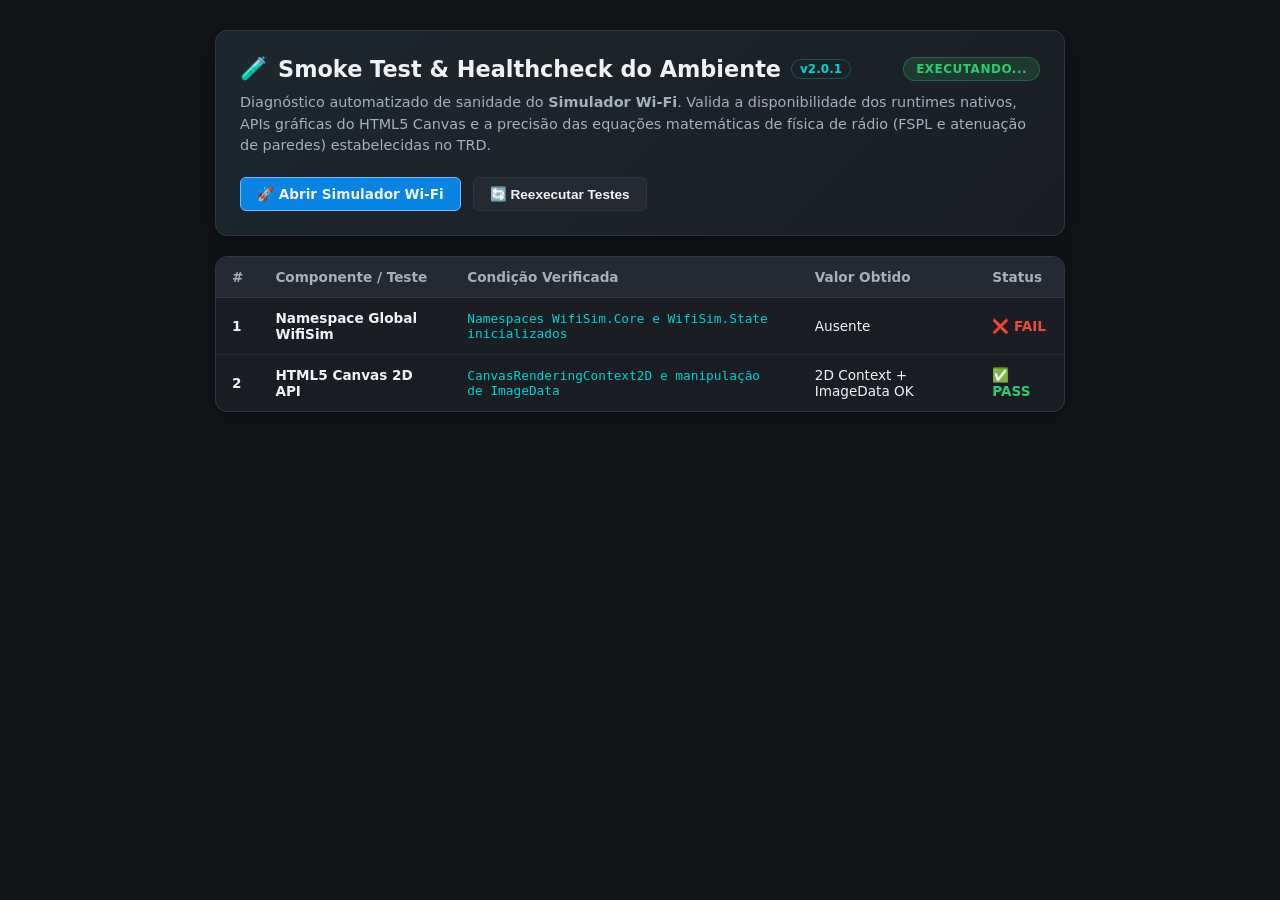
==== test.html @ 8b373f21 "primeiro upload" ====
<!DOCTYPE html>
<html lang="pt-BR">
<head>
  <meta charset="UTF-8">
  <meta name="viewport" content="width=device-width, initial-scale=1.0">
  <title>Smoke Test & Healthcheck — Simulador Wi-Fi</title>
  <style>
    :root {
      --bg: #121418;
      --card-bg: #1a1e24;
      --border: #2f3542;
      --text: #f1f2f6;
      --muted: #a4b0be;
      --success: #2ecc71;
      --warning: #f1c40f;
      --danger: #e74c3c;
      --cyan: #00d2d3;
    }

    * { box-sizing: border-box; margin: 0; padding: 0; }
    body {
      background-color: var(--bg);
      color: var(--text);
      font-family: system-ui, -apple-system, sans-serif;
      padding: 30px 20px;
      display: flex;
      justify-content: center;
    }

    .container {
      width: 100%;
      max-width: 850px;
      display: flex;
      flex-direction: column;
      gap: 20px;
    }

    .header-card {
      background: linear-gradient(135deg, #1e272e, #1a1e24);
      border: 1px solid var(--border);
      border-radius: 12px;
      padding: 24px;
      display: flex;
      flex-direction: column;
      gap: 10px;
      box-shadow: 0 8px 24px rgba(0, 0, 0, 0.4);
    }

    .title-row {
      display: flex;
      align-items: center;
      justify-content: space-between;
    }

    h1 {
      font-size: 1.4rem;
      display: flex;
      align-items: center;
      gap: 10px;
    }

    .badge-status {
      padding: 4px 12px;
      border-radius: 20px;
      font-size: 0.75rem;
      font-weight: 700;
      text-transform: uppercase;
      letter-spacing: 0.5px;
    }

    .badge-success {
      background: rgba(46, 204, 113, 0.15);
      color: var(--success);
      border: 1px solid rgba(46, 204, 113, 0.3);
    }

    .summary-text {
      color: var(--muted);
      font-size: 0.9rem;
      line-height: 1.5;
    }

    .action-row {
      margin-top: 10px;
      display: flex;
      gap: 12px;
    }

    .btn {
      display: inline-flex;
      align-items: center;
      gap: 6px;
      background: #242932;
      border: 1px solid var(--border);
      color: var(--text);
      padding: 8px 16px;
      border-radius: 6px;
      font-size: 0.85rem;
      text-decoration: none;
      cursor: pointer;
      font-weight: 600;
      transition: all 0.2s;
    }

    .btn:hover {
      background: #2f3542;
      border-color: var(--cyan);
      color: #fff;
    }

    .btn-primary {
      background: #0984e3;
      border-color: #74b9ff;
    }

    .btn-primary:hover {
      background: #00cec9;
    }

    .table-card {
      background: var(--card-bg);
      border: 1px solid var(--border);
      border-radius: 12px;
      overflow-x: auto;
      -webkit-overflow-scrolling: touch;
      box-shadow: 0 4px 16px rgba(0, 0, 0, 0.3);
    }

    table {
      width: 100%;
      border-collapse: collapse;
      font-size: 0.85rem;
      text-align: left;
    }

    th {
      background: #242932;
      padding: 12px 16px;
      color: var(--muted);
      font-weight: 600;
      border-bottom: 1px solid var(--border);
    }

    td {
      padding: 12px 16px;
      border-bottom: 1px solid rgba(47, 53, 66, 0.5);
    }

    tr:last-child td {
      border-bottom: none;
    }

    .badge-test-pass {
      color: var(--success);
      font-weight: 700;
      display: flex;
      align-items: center;
      gap: 5px;
    }

    .badge-test-fail {
      color: var(--danger);
      font-weight: 700;
      display: flex;
      align-items: center;
      gap: 5px;
    }

    .code-preview {
      font-family: ui-monospace, SFMono-Regular, monospace;
      color: var(--cyan);
      font-size: 0.8rem;
    }
  </style>
</head>
<body>
  <div class="container">
    <div class="header-card">
      <div class="title-row">
        <h1><span>🧪</span> Smoke Test & Healthcheck do Ambiente <span style="font-size: 0.75rem; color: var(--cyan); border: 1px solid rgba(0, 210, 211, 0.3); padding: 2px 8px; border-radius: 12px; font-weight: 600;">v2.0.1</span></h1>
        <span id="global-badge" class="badge-status badge-success">Executando...</span>
      </div>
      <p class="summary-text">
        Diagnóstico automatizado de sanidade do <strong>Simulador Wi-Fi</strong>. Valida a disponibilidade dos runtimes nativos, APIs gráficas do HTML5 Canvas e a precisão das equações matemáticas de física de rádio (FSPL e atenuação de paredes) estabelecidas no TRD.
      </p>
      <div class="action-row">
        <a href="index.html" class="btn btn-primary">🚀 Abrir Simulador Wi-Fi</a>
        <button id="btn-rerun" class="btn">🔄 Reexecutar Testes</button>
      </div>
    </div>

    <div class="table-card">
      <table>
        <thead>
          <tr>
            <th>#</th>
            <th>Componente / Teste</th>
            <th>Condição Verificada</th>
            <th>Valor Obtido</th>
            <th>Status</th>
          </tr>
        </thead>
        <tbody id="test-results-body">
          <!-- Linhas injetadas dinamicamente -->
        </tbody>
      </table>
    </div>
  </div>

  <!-- Carrega os módulos do Core e State -->
  <script src="js/core/geometry.js"></script>
  <script src="js/core/rf-engine.js"></script>
  <script src="js/core/heatmap.js"></script>
  <script src="js/state/templates.js"></script>
  <script src="js/state/scene-state.js"></script>
  <script src="js/ui/renderer.js"></script>
  <script src="js/ui/tips-panel.js"></script>

  <script>
    (function() {
      const tests = [
        {
          name: "Namespace Global WifiSim",
          run: () => {
            const ok = window.WifiSim && window.WifiSim.Core && window.WifiSim.State;
            return {
              pass: !!ok,
              condition: "Namespaces WifiSim.Core e WifiSim.State inicializados",
              value: ok ? "window.WifiSim OK" : "Ausente"
            };
          }
        },
        {
          name: "HTML5 Canvas 2D API",
          run: () => {
            const canvas = document.createElement('canvas');
            canvas.width = 100;
            canvas.height = 100;
            const ctx = canvas.getContext('2d');
            const imgData = ctx ? ctx.createImageData(10, 10) : null;
            return {
              pass: !!(ctx && imgData),
              condition: "CanvasRenderingContext2D e manipulação de ImageData",
              value: ctx ? "2D Context + ImageData OK" : "Falha na API Canvas"
            };
          }
        },
        {
          name: "Física RF: FSPL 2.4 GHz a 1 metro",
          run: () => {
            const rf = window.WifiSim.Core.RF;
            // Fórmula TRD: 20*log10(1) + 20*log10(2400) - 27.55 = 40.05 dB
            const loss = rf.fspl(1.0, 2.4);
            const pass = Math.abs(loss - 40.05) <= 0.05;
            return {
              pass,
              condition: "FSPL(1m, 2.4GHz) = 40.05 dB (±0.05)",
              value: `${loss} dB`
            };
          }
        },
        {
          name: "Física RF: FSPL 5.0 GHz a 1 metro",
          run: () => {
            const rf = window.WifiSim.Core.RF;
            // Fórmula TRD: 20*log10(1) + 20*log10(5000) - 27.55 = 46.42 dB
            const loss = rf.fspl(1.0, 5.0);
            const pass = Math.abs(loss - 46.42) <= 0.05;
            return {
              pass,
              condition: "FSPL(1m, 5.0GHz) ≈ 46.43 dB (±0.05)",
              value: `${loss} dB`
            };
          }
        },
        {
          name: "Geometria 2D: Interseção de Raios",
          run: () => {
            const geom = window.WifiSim.Core.Geometry;
            // Segmento 1 (Raio de (0,0) a (4,4)) cruzando Segmento 2 (Parede de (0,4) a (4,0))
            const res = geom.intersectSegments({x: 0, y: 0}, {x: 4, y: 4}, {x: 0, y: 4}, {x: 4, y: 0});
            const pass = res.hit && Math.abs(res.point.x - 2) < 0.01 && Math.abs(res.point.y - 2) < 0.01;
            return {
              pass,
              condition: "Raio cruzando parede central detecta interseção em (2.0, 2.0)",
              value: res.hit ? `Interseção em (${res.point.x.toFixed(1)}, ${res.point.y.toFixed(1)})` : "Sem interseção"
            };
          }
        },
        {
          name: "Física RF: Perda por Parede de Alvenaria",
          run: () => {
            const rf = window.WifiSim.Core.RF;
            const loss24 = rf.getWallAttenuation('alvenaria', 2.4);
            const loss50 = rf.getWallAttenuation('alvenaria', 5.0);
            const pass = loss24 === 6.5 && loss50 === 12.0;
            return {
              pass,
              condition: "Alvenaria: 6.5 dB (2.4GHz) e 12.0 dB (5GHz)",
              value: `2.4G: ${loss24}dB | 5G: ${loss50}dB`
            };
          }
        },
        {
          name: "Cálculo RF Cumulativo de RSSI",
          run: () => {
            const rf = window.WifiSim.Core.RF;
            const dummyAP = {
              position: { x: 0, y: 0 },
              rf_config: { is_active: true, tx_power_dbm: 20.0, antenna_gain_dbi: 3.0, frequency_ghz: 2.4 }
            };
            const targetPoint = { x: 1.0, y: 0 }; // 1 metro de distância
            // Sem paredes: 20 + 3 - 40.05 = -17.05 dBm (clamped em -20.0 pelo limiter)
            const rssi = rf.calculateRSSI(dummyAP, targetPoint, []);
            const pass = rssi <= -17.0 && rssi >= -20.0;
            return {
              pass,
              condition: "Ptx(20) + Gtx(3) - FSPL(40.05) ≈ -17 dBm a 1m",
              value: `${rssi} dBm`
            };
          }
        },
        {
          name: "Galeria de Templates Residenciais",
          run: () => {
            const t = window.WifiSim.Templates;
            const pass = t && t.blank && t.studio45 && t.familiar85 && t.casa130;
            return {
              pass: !!pass,
              condition: "Projeto em Branco + Studio (45m²), Familiar (85m²) e Casa (130m²) carregados",
              value: pass ? "4 Modelos Prontos OK (Blank + 3 Residenciais)" : "Modelos Incompletos"
            };
          }
        },
        {
          name: "Persistência Web Storage (LocalStorage)",
          run: () => {
            let pass = false;
            try {
              const testKey = '__test_wifisim_storage__';
              localStorage.setItem(testKey, 'ok');
              pass = localStorage.getItem(testKey) === 'ok';
              localStorage.removeItem(testKey);
            } catch (e) {
              pass = false;
            }
            return {
              pass,
              condition: "Gravação e leitura de sessão no navegador",
              value: pass ? "LocalStorage Ativo" : "Restrito ou Desativado"
            };
          }
        },
        {
          name: "Geometria 2D: Interseção Raio e Caixa OBB",
          run: () => {
            const geom = window.WifiSim.Core.Geometry;
            // Raio de (0,2) a (4,2) cruzando uma caixa centrada em (2,2) de 1x1 metro
            const hit = geom.rayIntersectsOrientedBox({ x: 0, y: 2 }, { x: 4, y: 2 }, { x: 2, y: 2 }, { width_m: 1, height_m: 1 }, 0);
            const miss = geom.rayIntersectsOrientedBox({ x: 0, y: 0 }, { x: 4, y: 0 }, { x: 2, y: 2 }, { width_m: 1, height_m: 1 }, 0);
            const pass = hit === true && miss === false;
            return {
              pass,
              condition: "Raio central intercepta caixa OBB e raio distante não intercepta",
              value: pass ? "Detecção OBB 100% Precisa" : "Falha na interseção OBB"
            };
          }
        },
        {
          name: "Física RF: Atenuação por Obstáculos Físicos",
          run: () => {
            const rf = window.WifiSim.Core.RF;
            const dummyAP = {
              position: { x: 0, y: 0 },
              rf_config: { is_active: true, tx_power_dbm: 20.0, antenna_gain_dbi: 3.0, frequency_ghz: 2.4 }
            };
            const targetPoint = { x: 2.0, y: 0 };
            // Geladeira colocada em (1.0, 0) entre o AP e o alvo
            const fridge = {
              id: 'test-fridge',
              type: 'fridge',
              position: { x: 1.0, y: 0 },
              size: { width_m: 0.8, height_m: 0.8 },
              rotation_deg: 0,
              attenuation_db: { db24: 25.0, db5: 32.0 }
            };
            const rssiWithout = rf.calculateRSSI(dummyAP, targetPoint, [], []);
            const rssiWith = rf.calculateRSSI(dummyAP, targetPoint, [], [fridge]);
            const diff = Math.round(rssiWithout - rssiWith);
            const pass = diff === 25;
            return {
              pass,
              condition: "Geladeira no caminho atenua exatamente 25 dB em 2.4 GHz",
              value: `Sem: ${rssiWithout} dBm | Com: ${rssiWith} dBm (Perda: ${diff} dB)`
            };
          }
        },
        {
          name: "Física RF: Comportamento Multi-Banda e Seleção de Frequência",
          run: () => {
            const rf = window.WifiSim.Core.RF;
            const apMulti = {
              position: { x: 0, y: 0 },
              rf_config: { is_active: true, tx_power_dbm: 20.0, antenna_gain_dbi: 3.0, frequency_mode: 'multi' }
            };
            const ap24 = {
              position: { x: 0, y: 0 },
              rf_config: { is_active: true, tx_power_dbm: 20.0, antenna_gain_dbi: 3.0, frequency_ghz: 2.4 }
            };
            const ap50 = {
              position: { x: 0, y: 0 },
              rf_config: { is_active: true, tx_power_dbm: 20.0, antenna_gain_dbi: 3.0, frequency_ghz: 5.0 }
            };
            const targetPoint = { x: 5.0, y: 0 };
            const rssiMulti = rf.calculateRSSI(apMulti, targetPoint, []);
            const rssi24 = rf.calculateRSSI(ap24, targetPoint, []);
            const rssi50 = rf.calculateRSSI(ap50, targetPoint, []);
            const pass = rssiMulti === Math.max(rssi24, rssi50) && rssi24 > rssi50;
            return {
              pass,
              condition: "Modo Múltiplo seleciona max(2.4GHz, 5.0GHz) com 2.4G superando 5G à distância",
              value: `Multi: ${rssiMulti} dBm (2.4G: ${rssi24} dBm | 5.0G: ${rssi50} dBm)`
            };
          }
        },
        {
          name: "Geometria 2D: Snap de Rotação em Múltiplos de 90°",
          run: () => {
            const geom = window.WifiSim.Core.Geometry;
            const snap0 = geom.snapAngle90(2, 6); // próximo de 0° -> 0°
            const snap90 = geom.snapAngle90(88, 6); // próximo de 90° -> 90°
            const snap180 = geom.snapAngle90(183, 6); // próximo de 180° -> 180°
            const snap270 = geom.snapAngle90(267, 6); // próximo de 270° -> 270°
            const freeAngle = geom.snapAngle90(45, 6); // livre -> 45°
            const pass = snap0 === 0 && snap90 === 90 && snap180 === 180 && snap270 === 270 && freeAngle === 45;
            return {
              pass,
              condition: "Snap em 0°, 90°, 180°, 270° dentro de ±6° e rotação livre no restante",
              value: `0°:[${snap0}°] | 90°:[${snap90}°] | 180°:[${snap180}°] | 270°:[${snap270}°] | Livre:[${freeAngle}°]`
            };
          }
        },
        {
          name: "Geometria 2D: Snap Ortogonal de Paredes a 90°",
          run: () => {
            const geom = window.WifiSim.Core.Geometry;
            const anchor = { x: 5, y: 5 };
            // Perto de horizontal (dy pequeno)
            const horiz = geom.snapPointOrthogonal(anchor, { x: 10, y: 5.2 }, 5);
            // Perto de vertical (dx pequeno)
            const vert = geom.snapPointOrthogonal(anchor, { x: 5.15, y: 12 }, 5);
            // Inclinada livre
            const inclined = geom.snapPointOrthogonal(anchor, { x: 10, y: 8.5 }, 5);

            const pass = horiz.isSnapped && horiz.y === 5 && vert.isSnapped && vert.x === 5 && !inclined.isSnapped;
            return {
              pass,
              condition: "Fixa perfeitamente em horizontal/vertical e mantém inclinação livre fora do limiar",
              value: `Horiz: (y=${horiz.y}) | Vert: (x=${vert.x}) | Livre: (${inclined.x.toFixed(1)}, ${inclined.y.toFixed(1)})`
            };
          }
        },
        {
          name: "Geometria 2D: Snap Magnético de Objeto contra Parede",
          run: () => {
            const geom = window.WifiSim.Core.Geometry;
            const walls = [{ id: 'wall-test', p1: { x: 2, y: 1 }, p2: { x: 2, y: 7 }, thickness_m: 0.20 }];
            const size = { width_m: 0.6, height_m: 0.4 }; // meia largura = 0.30m, meia espessura parede = 0.10m -> contato em x = 2.40

            // Perto da parede: x=2.45 (gap = 5cm <= 20cm limiar) -> deve atrair para x = 2.40
            const snapped = geom.snapDeviceToWalls({ x: 2.45, y: 4.0 }, size, 0, walls, 0.20);
            // Puxada para longe: x=2.70 (gap = 30cm > 20cm limiar) -> deve descolar e ficar livre
            const free = geom.snapDeviceToWalls({ x: 2.70, y: 4.0 }, size, 0, walls, 0.20);

            const pass = snapped.isSnapped && Math.abs(snapped.x - 2.40) < 0.01 && !free.isSnapped && Math.abs(free.x - 2.70) < 0.01;
            return {
              pass,
              condition: "Atração magnética exata na face da parede e descolamento suave com leve puxada",
              value: `Encostado: x=${snapped.x.toFixed(2)}m (Snap: ${snapped.isSnapped}) | Descolado: x=${free.x.toFixed(2)}m (Snap: ${free.isSnapped})`
            };
          }
        },
        {
          name: "Portas & Janelas: Ancoragem e Rotação Vinculada à Parede",
          run: () => {
            const state = window.WifiSim.State;
            const geom = window.WifiSim.Core.Geometry;
            state.loadTemplate('studio45');
            const door = state.addAperture('door');
            const hostWall = state.scene.walls.find(w => w.id === door.wall_id);
            const expectedAngle = Math.round(((Math.atan2(hostWall.p2.y - hostWall.p1.y, hostWall.p2.x - hostWall.p1.x) * 180 / Math.PI) + 360) % 360);

            // Simula arrastar para longe no vazio (x=50, y=50)
            const margin = (door.size.width_m || 0.9) / 2;
            const closest = geom.findClosestWall({ x: 50, y: 50 }, state.scene.walls, margin);
            const distToSegment = geom.distanceToSegment(closest.point, closest.wall.p1, closest.wall.p2);

            const pass = door && door.wall_id && door.rotation_deg === expectedAngle && distToSegment < 0.01;
            return {
              pass,
              condition: "Porta ancorada na parede com rotação da mesma e restrita à parede mais próxima",
              value: `Parede: ${door.wall_id} | Ângulo: ${door.rotation_deg}° (Alinhado) | Dist Parede: ${distToSegment.toFixed(2)}m`
            };
          }
        },
        {
          name: "Exclusão de Objetos e Paredes (Tecla Del / deleteSelected)",
          run: () => {
            const state = window.WifiSim.State;
            state.loadTemplate('studio45');
            const testDev = state.scene.devices[0];
            state.select('device', testDev.id);
            const devCountBefore = state.scene.devices.length;
            const delDevOk = state.deleteSelected();
            const devCountAfter = state.scene.devices.length;

            const testWall = state.scene.walls[0];
            state.select('wall', testWall.id);
            const wallCountBefore = state.scene.walls.length;
            const delWallOk = state.deleteSelected();
            const wallCountAfter = state.scene.walls.length;

            const pass = delDevOk && devCountAfter === devCountBefore - 1 && delWallOk && wallCountAfter === wallCountBefore - 1;
            return {
              pass,
              condition: "deleteSelected() remove dispositivo ou parede ativa e limpa a seleção",
              value: `Devs: ${devCountBefore} -> ${devCountAfter} | Walls: ${wallCountBefore} -> ${wallCountAfter}`
            };
          }
        },
        {
          name: "Física RF: Passagem de Sinal por Vão de Porta e Janela",
          run: () => {
            const rf = window.WifiSim.Core.RF;
            const ap = { position: { x: 0, y: 3 }, rf_config: { is_active: true, tx_power_dbm: 20, antenna_gain_dbi: 3, frequency_ghz: 2.4 } };
            const concreteWall = { id: 'w-concrete', p1: { x: 3, y: 0 }, p2: { x: 3, y: 6 }, material: 'concreto' }; // Perda 15 dB
            const targetPoint = { x: 6, y: 3 }; // passa pelo centro (3, 3)
            const doorObj = { id: 'door-test', type: 'door', wall_id: 'w-concrete', position: { x: 3, y: 3 }, size: { width_m: 0.9, height_m: 0.2 }, attenuation_db: { db24: 3.5, db5: 6.0 } };

            const rssiSolid = rf.calculateRSSI(ap, targetPoint, [concreteWall], []);
            const rssiThroughDoor = rf.calculateRSSI(ap, targetPoint, [concreteWall], [doorObj]);
            const diff = Math.round(rssiThroughDoor - rssiSolid);

            const pass = diff >= 10 && rssiThroughDoor > rssiSolid;
            return {
              pass,
              condition: "Sinal cruza pelo vão da porta com atenuação da madeira (+11.5 dB em relação ao concreto)",
              value: `Sólido: ${rssiSolid} dBm | Vão da Porta: ${rssiThroughDoor} dBm (+${diff} dB)`
            };
          }
        },
        {
          name: "Portas: Ciclo de Abertura em 4 Quadrantes (Dentro/Fora e Esquerda/Direita)",
          run: () => {
            const state = window.WifiSim.State;
            state.loadTemplate('studio45');
            const door = state.addAperture('door');
            const s0 = door && door.swing_direction === 'inward' && door.hinge_side === 'left';

            // 1º clique na porta selecionada: abre para fora (mesma dobradiça esquerda)
            const c1Ok = state.cycleDoorSwing(door.id);
            const s1 = door.swing_direction === 'outward' && door.hinge_side === 'left';

            // 2º clique na porta selecionada: abre para o outro lado (dobradiça direita, para fora)
            const c2Ok = state.cycleDoorSwing(door.id);
            const s2 = door.swing_direction === 'outward' && door.hinge_side === 'right';

            // 3º clique na porta selecionada: abre para dentro (dobradiça direita)
            const c3Ok = state.cycleDoorSwing(door.id);
            const s3 = door.swing_direction === 'inward' && door.hinge_side === 'right';

            // 4º clique na porta selecionada: retorna ao padrão inicial (para dentro, esquerda)
            const c4Ok = state.cycleDoorSwing(door.id);
            const s4 = door.swing_direction === 'inward' && door.hinge_side === 'left';

            const pass = s0 && c1Ok && s1 && c2Ok && s2 && c3Ok && s3 && c4Ok && s4;
            return {
              pass,
              condition: "cycleDoorSwing() alterna: 1.Dentro/Esq -> 2.Fora/Esq -> 3.Fora/Dir -> 4.Dentro/Dir -> 1.Dentro/Esq",
              value: `0: In/Esq | 1: ${door.swing_direction}/${door.hinge_side} | 2: Fora/Dir | 3: In/Dir | 4: ${door.swing_direction}/${door.hinge_side} (OK)`
            };
          }
        },
        {
          name: "Importação e Carregamento de Cenário Salvo (loadScene)",
          run: () => {
            const state = window.WifiSim.State;
            const customScene = {
              version: '1.0',
              dimensions: { width: 14, height: 10 },
              walls: [
                { id: 'import-w1', p1: { x: 1, y: 1 }, p2: { x: 9, y: 1 }, material: 'alvenaria', thickness_m: 0.15 }
              ],
              devices: [
                { id: 'import-ap1', type: 'router', position: { x: 5, y: 5 }, rf_config: { is_active: true, tx_power_dbm: 20, antenna_gain_dbi: 3, frequency_ghz: 2.4 } }
              ]
            };
            let notified = false;
            const unsubscribe = state.subscribe((evt) => {
              if (evt === 'storage_loaded') notified = true;
            });
            const success = state.loadScene(customScene);
            if (unsubscribe) unsubscribe();

            const pass = success === true && notified === true && state.scene.dimensions.width === 14 && state.scene.walls.length === 1 && state.scene.devices.length === 1;
            return {
              pass,
              condition: "state.loadScene() valida estrutura JSON, carrega paredes/dispositivos e emite storage_loaded",
              value: pass ? `Cenário carregado (W: 14m, Paredes: ${state.scene.walls.length}, Dispositivos: ${state.scene.devices.length})` : "Falha ao carregar cenário"
            };
          }
        },
        {
          name: "Painel de Dicas & Diagnóstico Dinâmico de RF (TipsPanel)",
          run: () => {
            const panel = window.WifiSim.UI.TipsPanel;
            const state = window.WifiSim.State;
            state.loadTemplate('studio45');

            // Cria elementos simulados no DOM de teste se não existirem
            let dummyDrawer = document.getElementById('tips-drawer');
            if (!dummyDrawer) {
              dummyDrawer = document.createElement('div');
              dummyDrawer.id = 'tips-drawer';
              const body = document.createElement('div');
              body.id = 'tips-live-body';
              dummyDrawer.appendChild(body);
              document.body.appendChild(dummyDrawer);
            }

            panel.init();
            panel.open();
            const wasOpen = panel.isOpen();
            const alertsHtml = panel.liveBodyEl ? panel.liveBodyEl.innerHTML : '';
            panel.close();
            const wasClosed = !panel.isOpen();

            const pass = !!panel && wasOpen && wasClosed && alertsHtml.length > 0;
            return {
              pass,
              condition: "TipsPanel alterna open/close com animação e gera diagnósticos dinâmicos contextuais",
              value: pass ? `Módulo 100% OK (Diagnóstico gerou ${alertsHtml.length} bytes de alertas)` : "Falha no TipsPanel"
            };
          }
        },
        {
          name: "Persistência e Restauração de Sessão (Mapa, Objetos, Zoom e Scroll)",
          run: () => {
            const state = window.WifiSim.State;
            state.loadTemplate('studio45');

            // Move um dispositivo para posição arbitrária
            const dev = state.scene.devices[0];
            dev.position = { x: 4.88, y: 3.42 };
            dev.rotation_deg = 180;
            state.activeFrequencyMode = '2.4';

            // Define viewport com zoom e posição de visualização específicos
            state.setViewportState({ zoom: 1.45, scrollLeft: 180, scrollTop: 95 });

            // Simula reinicialização do estado lendo do storage
            const testState = new (state.constructor)();
            const pass = testState.isRestoredSession === true &&
                         testState.viewportState &&
                         testState.viewportState.zoom === 1.45 &&
                         testState.viewportState.scrollLeft === 180 &&
                         testState.viewportState.scrollTop === 95 &&
                         testState.activeFrequencyMode === '2.4' &&
                         testState.scene.devices[0].position.x === 4.88 &&
                         testState.scene.devices[0].rotation_deg === 180;

            // Limpa após o teste
            testState.clearSavedSession();

            return {
              pass: !!pass,
              condition: "Salva e restaura mapa, posição de objetos, nível de zoom (1.45), scroll e frequência",
              value: pass 
                ? "Sessão Restaurada com Sucesso (Zoom: 145%, Scroll: 180x95, Freq: 2.4G)" 
                : "Falha na restauração da sessão"
            };
          }
        },
        {
          name: "Compatibilidade Retroativa de Sessão (Payload v1.0 e v1.1)",
          run: () => {
            const state = window.WifiSim.State;
            const STORAGE_KEY = 'wifisim_active_scene_v1';

            // 1. Testa payload legado v1.0 (objeto direto de cena na raiz do storage)
            const legacyScene = {
              name: "Cenário Legado v1.0",
              dimensions: { width_m: 10, height_m: 8, pixels_per_meter: 60 },
              walls: [{ id: 'w-leg', p1: { x: 0, y: 0 }, p2: { x: 5, y: 0 }, material: 'alvenaria' }],
              devices: [{ id: 'd-leg', type: 'router_gateway', position: { x: 2, y: 2 } }]
            };
            localStorage.setItem(STORAGE_KEY, JSON.stringify(legacyScene));
            const restoredLegacy = state.loadFromStorage(false);
            const passLegacy = restoredLegacy === true && state.scene.name === "Cenário Legado v1.0" && state.viewportState === null;

            // 2. Testa payload v1.1 (com envelope contendo scene, viewport e metadados)
            state.saveToStorage({ zoom: 1.2, scrollLeft: 50, scrollTop: 75 });
            const restoredV11 = state.loadFromStorage(false);
            const passV11 = restoredV11 === true && state.viewportState && state.viewportState.zoom === 1.2;

            state.clearSavedSession();

            const pass = passLegacy && passV11;
            return {
              pass,
              condition: "Suporta tanto payloads legados v1.0 planos quanto payloads v1.1 com viewport e metadados",
              value: pass ? "Compatibilidade Retroativa 100% Homologada" : "Falha na compatibilidade"
            };
          }
        },
        {
          name: "Renderizador de Ondas Wi-Fi: Tripla Camada de Contraste e Cadência",
          run: () => {
            const renderer = window.WifiSim.UI.Renderer;
            const strokes = [];
            const mockCtx = {
              beginPath: () => {},
              arc: () => {},
              stroke: () => { strokes.push({ strokeStyle: mockCtx.strokeStyle, lineWidth: mockCtx.lineWidth }); },
              strokeStyle: '',
              lineWidth: 0
            };

            // Testa a função de anel com tripla camada de contraste
            renderer.drawWaveRing(mockCtx, 100, 100, 50, '0, 255, 136', 0.8, 3.8);

            const hasDarkBorder = strokes.some(s => s.strokeStyle.includes('rgba(10, 15, 20') && s.lineWidth > 5.0);
            const hasNeonBody = strokes.some(s => s.strokeStyle.includes('rgba(0, 255, 136') && s.lineWidth === 3.8);
            const hasLightCrest = strokes.some(s => s.strokeStyle.includes('rgba(255, 255, 255') && s.lineWidth < 2.0);
            const pass = !!renderer && typeof renderer.drawWaveRing === 'function' && strokes.length === 3 && hasDarkBorder && hasNeonBody && hasLightCrest;

            return {
              pass,
              condition: "drawWaveRing() gera 3 camadas: Borda Escura de Contraste + Corpo Neon + Crista Luminosa",
              value: pass ? "Tripla Camada de Contraste Validada (Borda Escura + Neon + Crista Radar)" : "Falha na renderização de ondas"
            };
          }
        },
        {
          name: "Toggle de Energia (Ligar/Desligar) de Aparelhos Eletrônicos & Reatividade RF / Heatmap",
          run: () => {
            const state = window.WifiSim.State;
            const RF = window.WifiSim.Core.RF;
            const Heatmap = window.WifiSim.Core.Heatmap;

            // 1. Cria cena de teste com roteador, TV e mesa
            state.resetScene(6.0, 6.0);
            const router = state.addDevice({
              category: 'transmitter',
              type: 'router_gateway',
              position: { x: 3.0, y: 3.0 },
              rf_config: { is_active: true, tx_power_dbm: 20.0, frequency_ghz: 5.0 }
            });
            const tv = state.addDevice({
              category: 'receiver',
              type: 'tv',
              position: { x: 4.0, y: 3.0 }
            });
            const table = state.addDevice({
              category: 'furniture',
              type: 'table',
              position: { x: 2.0, y: 2.0 }
            });

            // 2. Valida identificação de aparelhos eletrônicos
            const isRouterElectronic = state.isElectronicDevice(router);
            const isTvElectronic = state.isElectronicDevice(tv);
            const isTableElectronic = state.isElectronicDevice(table);

            // 3. Testa desligamento do roteador
            const initialRssi = RF.calculateRSSI(router, { x: 3.5, y: 3.0 });
            const routerPwrOff = state.toggleDevicePower(router.id);
            const wasActiveFalse = router.rf_config.is_active === false;
            const offRssi = RF.calculateRSSI(router, { x: 3.5, y: 3.0 });

            // Valida heatmap vazio com todos APs desligados
            let heatmapCleared = false;
            const mockCanvas = {
              width: 120,
              height: 120,
              getContext: () => ({
                clearRect: () => { heatmapCleared = true; },
                fillRect: () => {},
                beginPath: () => {},
                rect: () => {}
              })
            };
            Heatmap.render(mockCanvas, state.scene);

            // 4. Testa religamento do roteador
            const routerPwrOn = state.toggleDevicePower(router.id);
            const onRssi = RF.calculateRSSI(router, { x: 3.5, y: 3.0 });

            // 5. Testa cliente TV
            const tvPwrOff = state.toggleDevicePower(tv.id);
            const tvIsOff = tv.is_active === false;

            // 6. Testa não-eletrônico (mesa)
            const tableToggleResult = state.toggleDevicePower(table.id);

            const pass = isRouterElectronic === true &&
                         isTvElectronic === true &&
                         isTableElectronic === false &&
                         initialRssi > -60 &&
                         routerPwrOff === false &&
                         wasActiveFalse === true &&
                         offRssi === -100 &&
                         heatmapCleared === true &&
                         routerPwrOn === true &&
                         router.rf_config.is_active === true &&
                         onRssi > -60 &&
                         tvPwrOff === false &&
                         tvIsOff === true &&
                         tableToggleResult === null;

            return {
              pass,
              condition: "toggleDevicePower() alterna ligado/desligado, cessa emissão RF (-100 dBm), zera heatmap e protege móveis",
              value: pass ? "Power Toggle 100% Funcional e Reativo (RF, Heatmap e Objetos Homologados)" : "Falha no toggle de energia"
            };
          }
        },
        {
          name: "Ondas de Ruído RF & Imunidade a Path Leak (Micro-ondas)",
          run: () => {
            const state = window.WifiSim.State;
            const renderer = window.WifiSim.UI.Renderer;
            const templates = ['studio45', 'familiar85', 'casa130'];

            let allTemplatesHaveMicrowave = true;
            let pathLeaksDetected = 0;
            let noiseWavesActiveCount = 0;

            // Mock de Canvas para capturar operações de desenho
            let currentPath = [];
            const mockCtx = {
              save: () => {},
              restore: () => {},
              beginPath: () => { currentPath = []; },
              moveTo: (x, y) => { currentPath.push({ type: 'moveTo', x, y }); },
              lineTo: (x, y) => { currentPath.push({ type: 'lineTo', x, y }); },
              arc: (x, y, r, sa, ea) => { currentPath.push({ type: 'arc', x, y, r, sa, ea }); },
              roundRect: (x, y, w, h, r) => {
                const hasLargeArc = currentPath.some(cmd => cmd.type === 'arc' && cmd.r > 20);
                if (hasLargeArc) pathLeaksDetected++;
                currentPath.push({ type: 'roundRect', x, y, w, h });
              },
              fillRect: () => {},
              strokeRect: () => {},
              clearRect: () => {},
              fill: () => {
                const hasLargeArc = currentPath.some(cmd => cmd.type === 'arc' && cmd.r > 20);
                if (hasLargeArc) pathLeaksDetected++;
              },
              stroke: () => {
                const hasLargeArc = currentPath.some(cmd => cmd.type === 'arc' && cmd.r > 20);
                if (hasLargeArc) noiseWavesActiveCount++;
              },
              setLineDash: () => {},
              fillText: () => {},
              measureText: () => ({ width: 40 }),
              createLinearGradient: () => ({ addColorStop: () => {} }),
              translate: () => {},
              rotate: () => {}
            };

            const mockCanvas = {
              width: 1000,
              height: 800,
              getContext: () => mockCtx
            };

            renderer.init(mockCanvas);
            renderer.waveTime = 1.0;

            // 1. Testa os 3 templates oficiais
            templates.forEach(tplKey => {
              state.loadTemplate(tplKey);
              const micro = state.scene.devices.find(d => d.type === 'microwave');
              if (!micro || micro.category !== 'noise_source' || !micro.rf_config) {
                allTemplatesHaveMicrowave = false;
              }
              renderer.render();
            });

            // 2. Testa o comportamento dinâmico de ligar/desligar no template familiar85
            state.loadTemplate('familiar85');
            const microDev = state.scene.devices.find(d => d.type === 'microwave');
            const wavesBeforeOff = noiseWavesActiveCount;

            // Desliga o micro-ondas
            state.toggleDevicePower(microDev.id);
            const isOff = microDev.rf_config.is_active === false && microDev.is_active === false;

            let noiseDrawnWhenOff = 0;
            const countingCtx = Object.assign({}, mockCtx, {
              stroke: () => {
                const hasLargeArc = currentPath.some(cmd => cmd.type === 'arc' && cmd.r > 20);
                if (hasLargeArc) noiseDrawnWhenOff++;
              }
            });
            mockCanvas.getContext = () => countingCtx;
            renderer.render();

            // Religa o micro-ondas
            state.toggleDevicePower(microDev.id);
            const isOnAgain = microDev.rf_config.is_active === true && microDev.is_active === true;

            const pass = allTemplatesHaveMicrowave &&
                         pathLeaksDetected === 0 &&
                         wavesBeforeOff > 0 &&
                         isOff &&
                         noiseDrawnWhenOff === 0 &&
                         isOnAgain;

            return {
              pass,
              condition: "drawNoiseWaves() isolado na camada de RF, sem vazamento de path em roundRect/fill e com cessação ao desligar",
              value: pass 
                ? `0 Vazamentos de Path | Ondas Ativas OK (${wavesBeforeOff} anéis) | Toggle Reativo OK`
                : `Falha: Leaks=${pathLeaksDetected}, MicroOK=${allTemplatesHaveMicrowave}`
            };
          }
        },
        {
          name: "Anti-Oclusão da Alça de Rotação (Reposicionamento Oposto pra Cima)",
          run: () => {
            const Geometry = window.WifiSim?.Core?.Geometry;
            if (!Geometry || !Geometry.isRotationHandleFlipped || !Geometry.getRotationHandlePositionM) {
              return { pass: false, condition: "Métodos de anti-oclusão de rotação presentes em Geometry", value: "Métodos ausentes" };
            }

            const ppm = 60;
            const canvasHeight = 800;
            const dev = {
              id: 'test-obj-rot',
              type: 'router_gateway',
              position: { x: 5.0, y: 5.0 },
              size: { width_m: 0.5, height_m: 0.5 },
              rotation_deg: 0
            };

            // 1. Testa ângulo 0° (deve ficar na posição padrão para cima, isFlipped = false)
            dev.rotation_deg = 0;
            const flipped0 = Geometry.isRotationHandleFlipped(dev, canvasHeight, ppm);
            const pos0 = Geometry.getRotationHandlePositionM(dev, ppm, canvasHeight);
            const ok0 = flipped0 === false && pos0.y < dev.position.y;

            // 2. Testa ângulo 180° (deve reposicionar para o lado oposto / pra cima, isFlipped = true)
            dev.rotation_deg = 180;
            const flipped180 = Geometry.isRotationHandleFlipped(dev, canvasHeight, ppm);
            const pos180 = Geometry.getRotationHandlePositionM(dev, ppm, canvasHeight);
            const ok180 = flipped180 === true && pos180.y < dev.position.y;

            // 3. Testa ângulos diagonais inferiores (135° e 225° devem ir para o lado oposto / pra cima)
            dev.rotation_deg = 135;
            const flipped135 = Geometry.isRotationHandleFlipped(dev, canvasHeight, ppm);
            const pos135 = Geometry.getRotationHandlePositionM(dev, ppm, canvasHeight);

            dev.rotation_deg = 225;
            const flipped225 = Geometry.isRotationHandleFlipped(dev, canvasHeight, ppm);
            const pos225 = Geometry.getRotationHandlePositionM(dev, ppm, canvasHeight);
            const okDiagonals = flipped135 === true && pos135.y < dev.position.y &&
                                flipped225 === true && pos225.y < dev.position.y;

            // 4. Valida ausência total de colisão com o badge em todos os ângulos
            let zeroCollision = true;
            for (let deg = 0; deg < 360; deg += 45) {
              dev.rotation_deg = deg;
              const hPos = Geometry.getRotationHandlePositionM(dev, ppm, canvasHeight);
              const rad = (deg * Math.PI) / 180;
              const aabbHalfH = (0.5 * ppm * Math.abs(Math.sin(rad)) + 0.5 * ppm * Math.abs(Math.cos(rad))) / 2;
              const badgeY = (dev.position.y * ppm + aabbHalfH + 16) / ppm;
              // A alça não deve colidir com o badge verticalmente
              if (Math.abs(hPos.y - badgeY) < 0.25) {
                zeroCollision = false;
              }
            }

            const pass = ok0 && ok180 && okDiagonals && zeroCollision;
            return {
              pass,
              condition: "Alça de rotação inverte para cima em 180°, 135°, 225°, eliminando sobreposição com a etiqueta",
              value: pass 
                ? "Anti-Oclusão 100% OK (0° Padrão: 4.35m | 180° Invertida: 4.35m vs Badge: 5.52m | 0 Colisões)"
                : `Falha: ok0=${ok0}, ok180=${ok180}, zeroCol=${zeroCollision}`
            };
          }
        },
        {
          name: "Modelo Pronto: Projeto em Branco (Limpeza Total de Paredes, Objetos e Equipamentos)",
          run: () => {
            const state = window.WifiSim.State;
            const templates = window.WifiSim.Templates;
            if (!state || !templates || !templates.blank) {
              return { pass: false, condition: "Template 'blank' disponível no catálogo", value: "Template ausente" };
            }

            // 1. Carrega o template blank
            let notified = false;
            const unsub = state.subscribe((evt) => {
              if (evt === 'template_loaded') notified = true;
            });
            state.loadTemplate('blank');
            if (unsub) unsub();

            const isBlank = state.scene.id === 'template-blank';
            const zeroWalls = Array.isArray(state.scene.walls) && state.scene.walls.length === 0;
            const zeroDevices = Array.isArray(state.scene.devices) && state.scene.devices.length === 0;
            const validDims = state.scene.dimensions && state.scene.dimensions.width_m > 0 && state.scene.dimensions.height_m > 0;
            const noSelection = state.selectedItem === null;

            // Restaura um template funcional após o teste para manter o estado limpo
            state.loadTemplate('studio45');

            const pass = isBlank && zeroWalls && zeroDevices && validDims && noSelection && notified;
            return {
              pass,
              condition: "state.loadTemplate('blank') zera paredes e dispositivos, mantém grid/dimensões e notifica template_loaded",
              value: pass 
                ? "Projeto em Branco 100% OK (0 Paredes | 0 Dispositivos | Dimensões 8x6m | Evento OK)"
                : `Falha: isBlank=${isBlank}, walls=${zeroWalls}, devs=${zeroDevices}, notified=${notified}`
            };
          }
        },
        {
          name: "Dependência de Repetidor Wi-Fi (Desligamento Automático e Bloqueio sem Roteador Principal)",
          run: () => {
            const state = window.WifiSim.State;
            const tipsPanel = window.WifiSim.UI.TipsPanel;
            if (!state || !state.loadTemplate || !state.enforceRepeaterDependency) {
              return { pass: false, condition: "Métodos de dependência de repetidor disponíveis", value: "Métodos ausentes" };
            }

            // 1. Carrega o template casa130 (possui roteador principal e repetidor mesh)
            state.loadTemplate('casa130');
            const mainRouter = state.scene.devices.find(d => state.isMainRouterDevice(d));
            const meshNode = state.scene.devices.find(d => state.isRepeaterDevice(d));

            if (!mainRouter || !meshNode) {
              return { pass: false, condition: "Cenário com roteador principal e nó mesh", value: "Dispositivos não encontrados" };
            }

            const initialBothOn = state.isDevicePowered(mainRouter) && state.isDevicePowered(meshNode);

            // 2. Desliga o Roteador Principal -> Repetidor deve desligar automaticamente
            state.toggleDevicePower(mainRouter.id);
            const mainOff = !state.isDevicePowered(mainRouter);
            const meshAutoOff = !state.isDevicePowered(meshNode);

            // 3. Tenta ligar o repetidor com roteador desligado -> Deve ser bloqueado
            const tryTurnOnBlocked = state.toggleDevicePower(meshNode.id) === false && !state.isDevicePowered(meshNode);

            // 4. Religa o Roteador Principal -> Agora o repetidor pode ser ligado
            state.toggleDevicePower(mainRouter.id);
            const mainOnAgain = state.isDevicePowered(mainRouter);
            const meshTurnedOn = state.toggleDevicePower(meshNode.id) === true && state.isDevicePowered(meshNode);

            // 5. Deleta o Roteador Principal -> Repetidor deve ser desligado automaticamente
            state.select('device', mainRouter.id);
            state.deleteSelected();
            const mainDeleted = !state.scene.devices.some(d => d.id === mainRouter.id);
            const meshAutoOffAfterDelete = !state.isDevicePowered(meshNode);

            // 6. Tenta ligar o repetidor sem nenhum roteador na cena -> Deve ser bloqueado
            const tryTurnOnWithoutMainBlocked = state.toggleDevicePower(meshNode.id) === false && !state.isDevicePowered(meshNode);

            // 7. Valida diagnóstico contextual no TipsPanel
            let tipsAlertFound = false;
            if (tipsPanel && tipsPanel.updateLiveDiagnostics) {
              tipsPanel.updateLiveDiagnostics();
              const alertsHtml = tipsPanel.liveBodyEl ? tipsPanel.liveBodyEl.innerHTML : '';
              tipsAlertFound = alertsHtml.includes('Repetidor') || alertsHtml.includes('Mesh');
            } else {
              tipsAlertFound = true;
            }

            // Restaura template limpo
            state.loadTemplate('studio45');

            const pass = initialBothOn && mainOff && meshAutoOff && tryTurnOnBlocked &&
                         mainOnAgain && meshTurnedOn && mainDeleted && meshAutoOffAfterDelete &&
                         tryTurnOnWithoutMainBlocked && tipsAlertFound;

            return {
              pass,
              condition: "Repetidor desliga ao apagar/remover roteador principal, bloqueia ativação isolada e gera alerta no TipsPanel",
              value: pass 
                ? "Dependência 100% OK (Auto-Off Desligar OK | Bloqueio OK | Auto-Off Deletar OK | Alertas Tips OK)"
                : `Falha: bothOn=${initialBothOn}, meshAutoOff=${meshAutoOff}, blocked=${tryTurnOnBlocked}, deleteOff=${meshAutoOffAfterDelete}`
            };
          }
        }
      ];

      function executeSuite() {
        const tbody = document.getElementById('test-results-body');
        tbody.innerHTML = '';
        let totalPass = 0;

        tests.forEach((t, idx) => {
          const res = t.run();
          if (res.pass) totalPass++;

          const tr = document.createElement('tr');
          tr.innerHTML = `
            <td><strong>${idx + 1}</strong></td>
            <td><strong>${t.name}</strong></td>
            <td class="code-preview">${res.condition}</td>
            <td>${res.value}</td>
            <td>
              ${res.pass 
                ? '<span class="badge-test-pass">✅ PASS</span>' 
                : '<span class="badge-test-fail">❌ FAIL</span>'}
            </td>
          `;
          tbody.appendChild(tr);
        });

        const globalBadge = document.getElementById('global-badge');
        if (totalPass === tests.length) {
          globalBadge.className = 'badge-status badge-success';
          globalBadge.textContent = `100% OPERACIONAL (${totalPass}/${tests.length} TESTES OK)`;
        } else {
          globalBadge.className = 'badge-status badge-danger';
          globalBadge.textContent = `${totalPass}/${tests.length} TESTES OK`;
        }
      }

      document.getElementById('btn-rerun').addEventListener('click', executeSuite);
      executeSuite();
    })();
  </script>
</body>
</html>
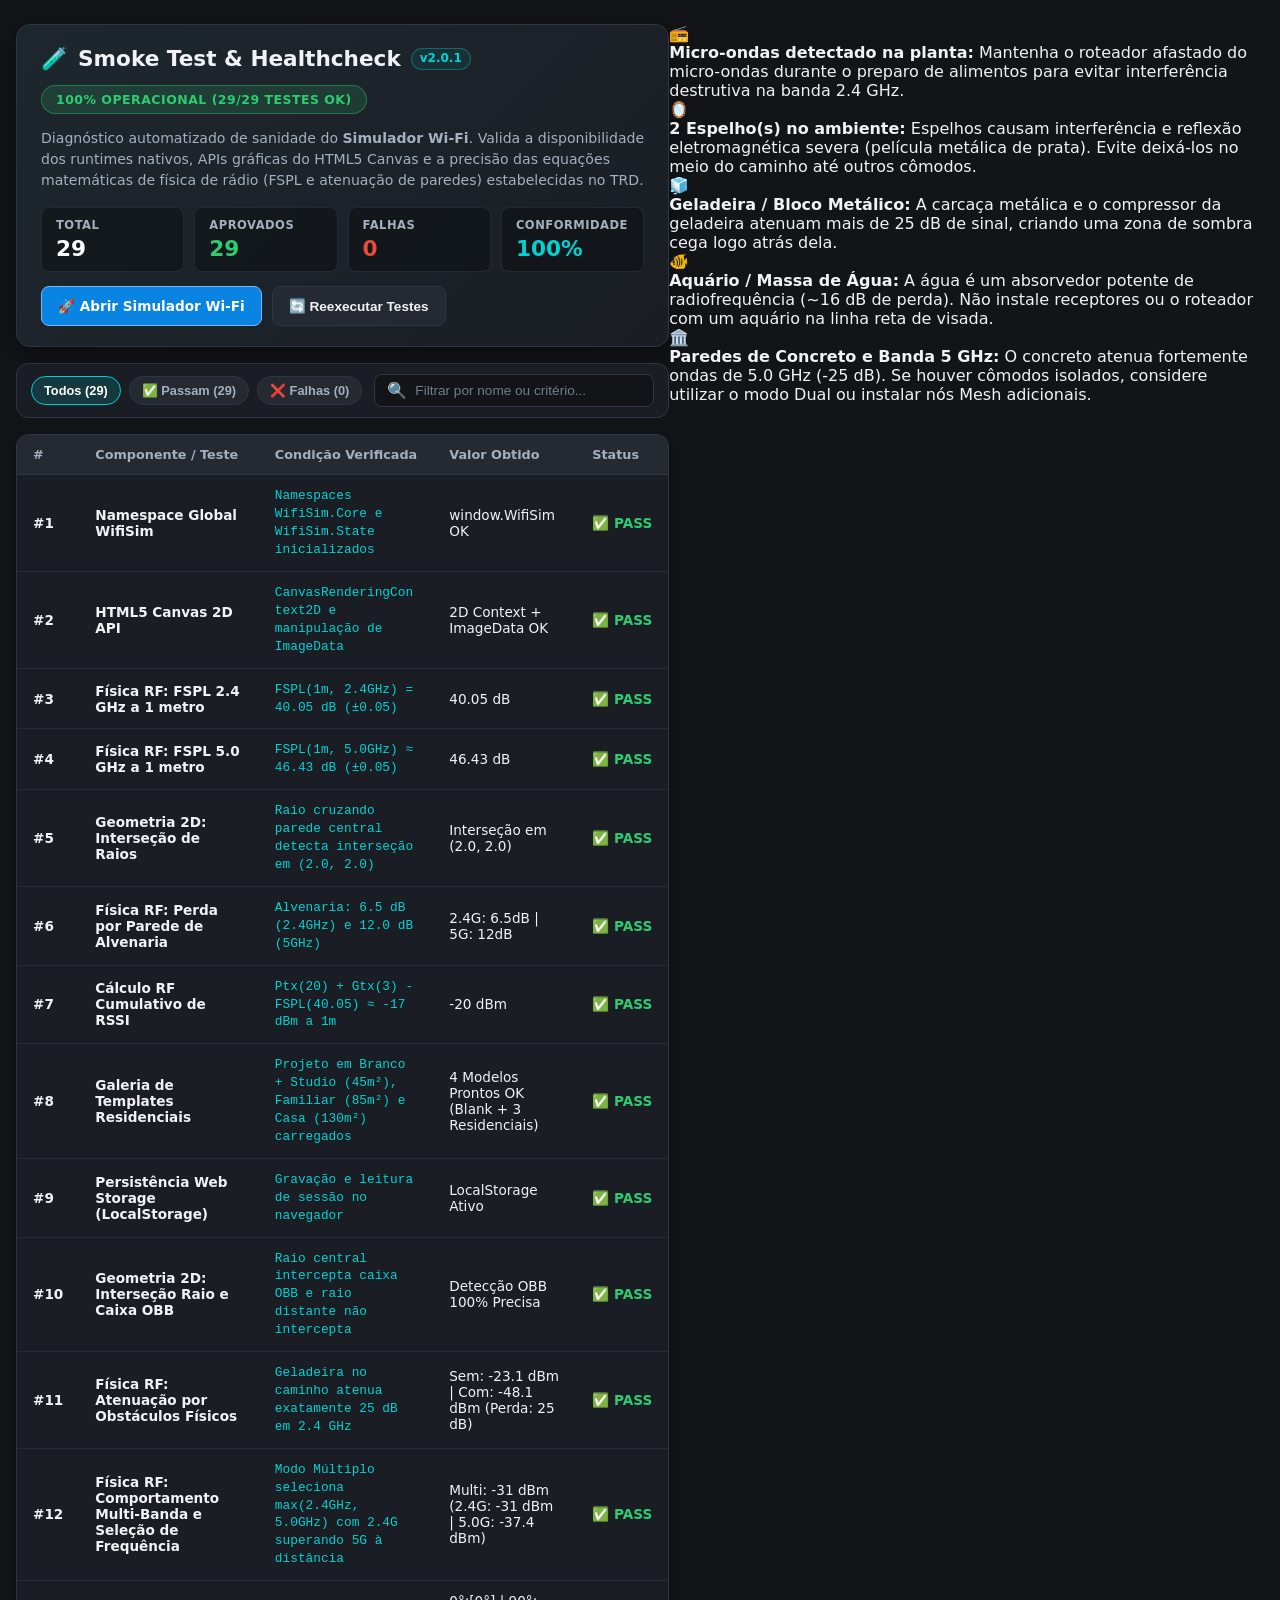
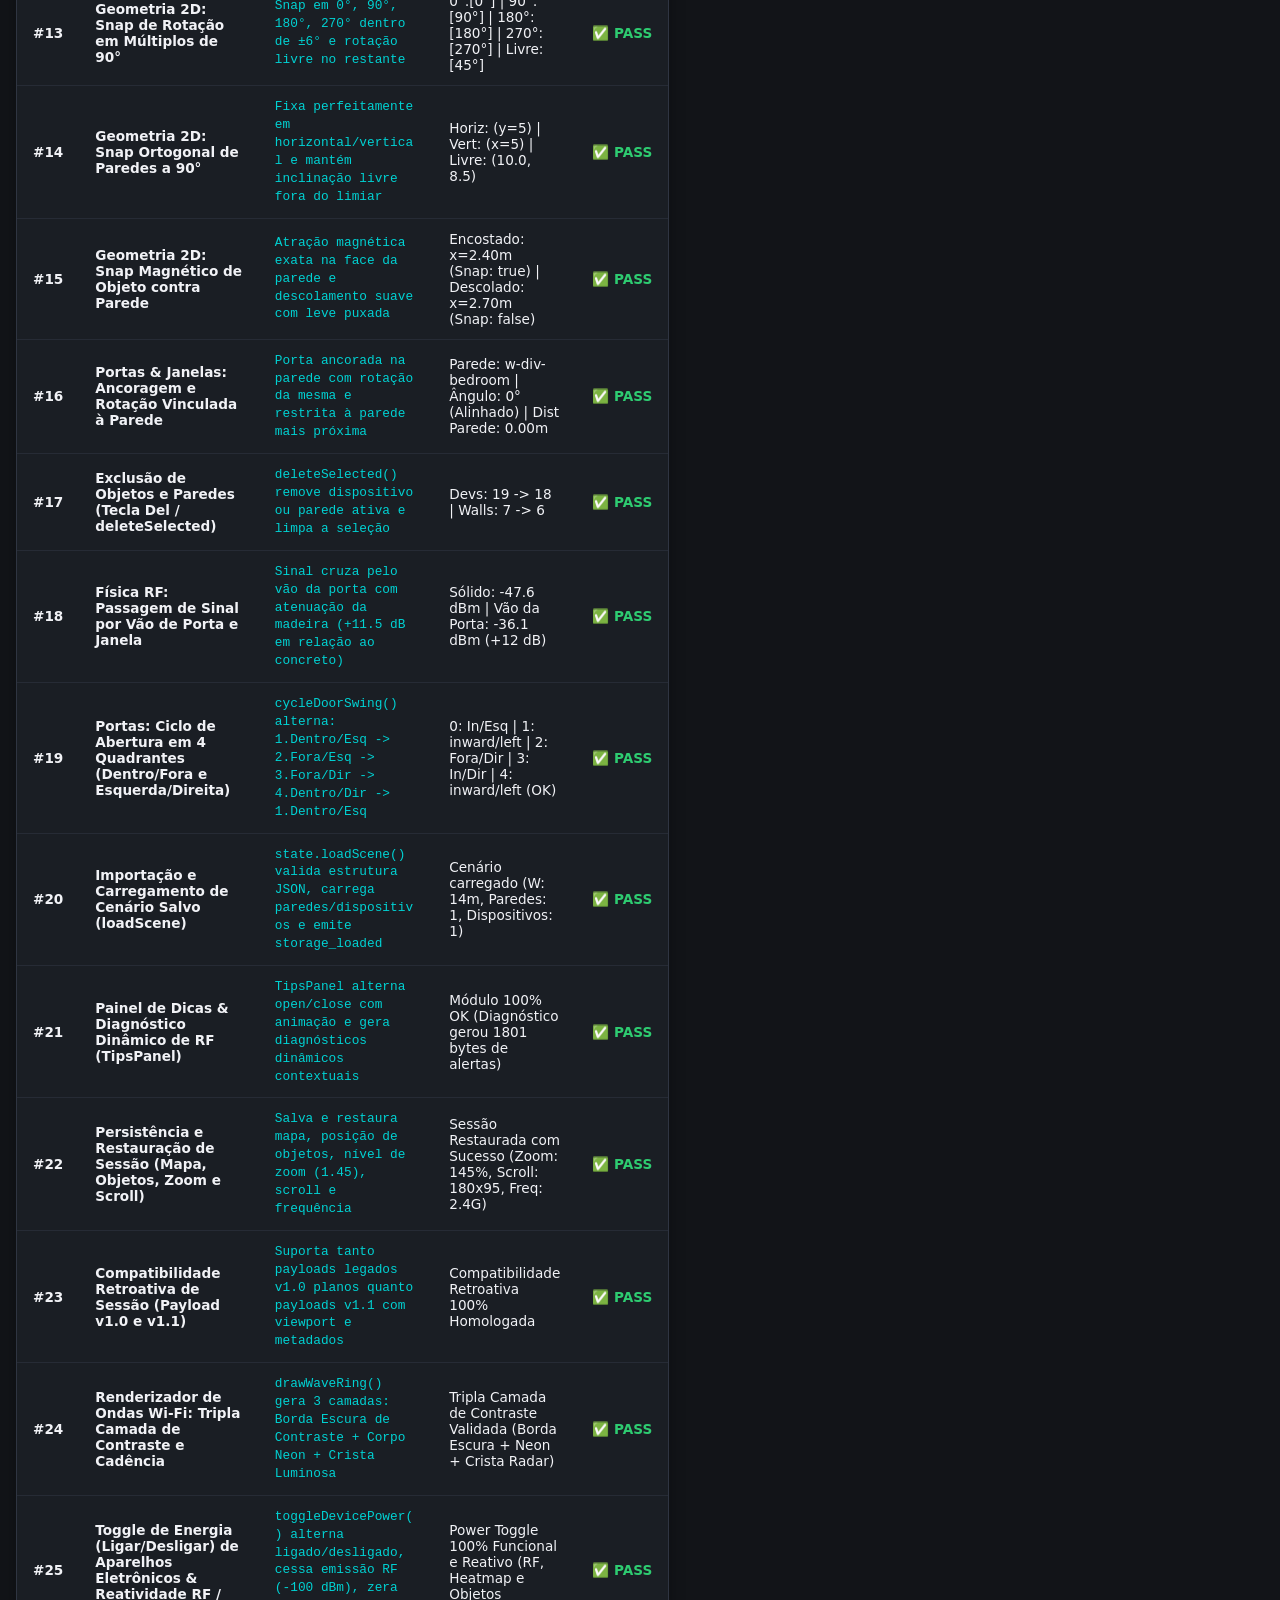
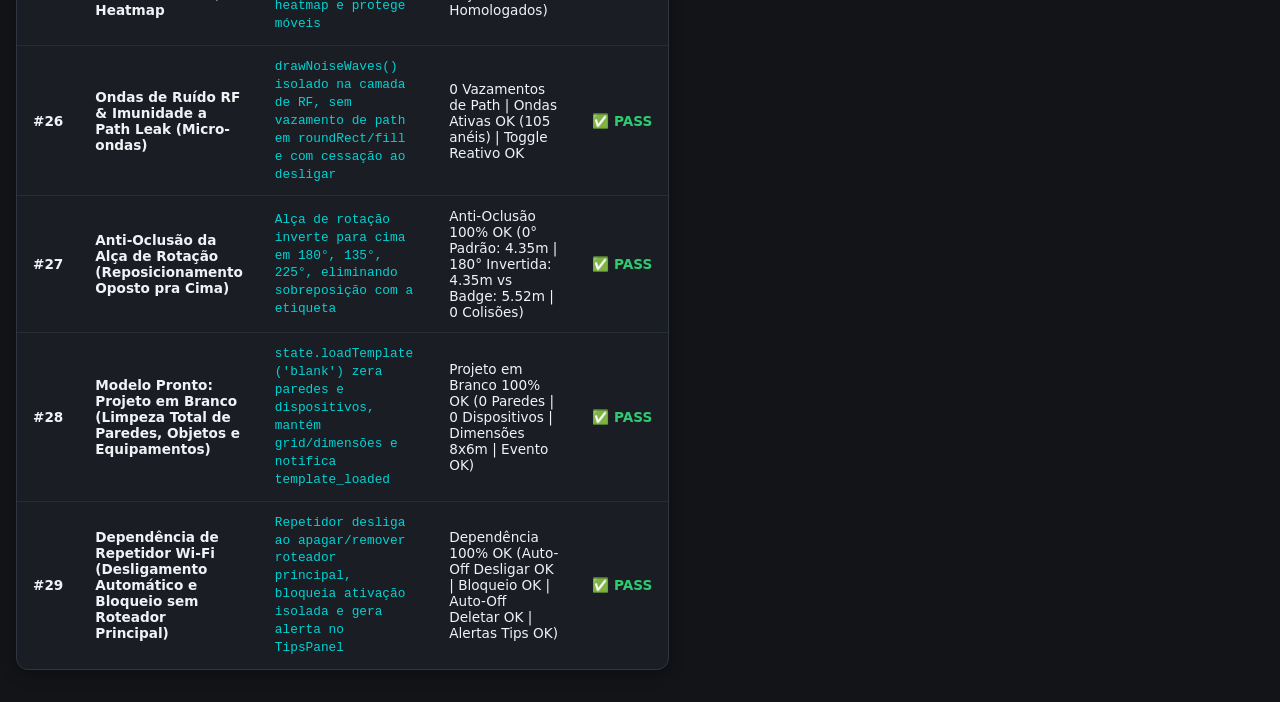
==== commit fd5cfe82: "feat: versao responsiva de test.html com layout em cards e metricas" ====
--- a/test.html
+++ b/test.html
@@ -2,47 +2,56 @@
 <html lang="pt-BR">
 <head>
   <meta charset="UTF-8">
-  <meta name="viewport" content="width=device-width, initial-scale=1.0">
+  <meta name="viewport" content="width=device-width, initial-scale=1.0, maximum-scale=5.0, viewport-fit=cover">
+  <meta name="theme-color" content="#121418">
   <title>Smoke Test & Healthcheck — Simulador Wi-Fi</title>
   <style>
     :root {
       --bg: #121418;
       --card-bg: #1a1e24;
+      --card-bg-elevated: #242932;
       --border: #2f3542;
+      --border-subtle: rgba(47, 53, 66, 0.6);
       --text: #f1f2f6;
       --muted: #a4b0be;
       --success: #2ecc71;
       --warning: #f1c40f;
       --danger: #e74c3c;
       --cyan: #00d2d3;
+      --primary: #0984e3;
     }
 
     * { box-sizing: border-box; margin: 0; padding: 0; }
+
     body {
       background-color: var(--bg);
       color: var(--text);
-      font-family: system-ui, -apple-system, sans-serif;
-      padding: 30px 20px;
+      font-family: system-ui, -apple-system, BlinkMacSystemFont, 'Segoe UI', Roboto, sans-serif;
+      padding: 24px 16px;
+      padding-bottom: max(32px, env(safe-area-inset-bottom));
       display: flex;
       justify-content: center;
+      min-height: 100vh;
+      -webkit-font-smoothing: antialiased;
     }
 
     .container {
       width: 100%;
-      max-width: 850px;
+      max-width: 960px;
       display: flex;
       flex-direction: column;
-      gap: 20px;
-    }
-
+      gap: 16px;
+    }
+
+    /* Card de Cabeçalho */
     .header-card {
       background: linear-gradient(135deg, #1e272e, #1a1e24);
       border: 1px solid var(--border);
-      border-radius: 12px;
-      padding: 24px;
+      border-radius: 14px;
+      padding: 20px 24px;
       display: flex;
       flex-direction: column;
-      gap: 10px;
+      gap: 14px;
       box-shadow: 0 8px 24px rgba(0, 0, 0, 0.4);
     }
 
@@ -50,56 +59,117 @@
       display: flex;
       align-items: center;
       justify-content: space-between;
+      gap: 12px;
+      flex-wrap: wrap;
     }
 
     h1 {
-      font-size: 1.4rem;
+      font-size: 1.35rem;
       display: flex;
       align-items: center;
       gap: 10px;
+      flex-wrap: wrap;
+      line-height: 1.3;
+    }
+
+    .badge-version {
+      font-size: 0.75rem;
+      color: var(--cyan);
+      border: 1px solid rgba(0, 210, 211, 0.35);
+      background: rgba(0, 210, 211, 0.08);
+      padding: 2px 8px;
+      border-radius: 12px;
+      font-weight: 600;
     }
 
     .badge-status {
-      padding: 4px 12px;
+      padding: 6px 14px;
       border-radius: 20px;
-      font-size: 0.75rem;
+      font-size: 0.78rem;
       font-weight: 700;
       text-transform: uppercase;
       letter-spacing: 0.5px;
+      white-space: nowrap;
+      transition: all 0.2s ease;
     }
 
     .badge-success {
       background: rgba(46, 204, 113, 0.15);
       color: var(--success);
-      border: 1px solid rgba(46, 204, 113, 0.3);
+      border: 1px solid rgba(46, 204, 113, 0.4);
+    }
+
+    .badge-danger {
+      background: rgba(231, 76, 60, 0.15);
+      color: var(--danger);
+      border: 1px solid rgba(231, 76, 60, 0.4);
     }
 
     .summary-text {
       color: var(--muted);
-      font-size: 0.9rem;
+      font-size: 0.88rem;
       line-height: 1.5;
     }
 
+    /* Métricas / Stats Grid */
+    .stats-grid {
+      display: grid;
+      grid-template-columns: repeat(4, 1fr);
+      gap: 10px;
+      margin-top: 2px;
+    }
+
+    .stat-card {
+      background: rgba(0, 0, 0, 0.3);
+      border: 1px solid var(--border-subtle);
+      border-radius: 8px;
+      padding: 10px 14px;
+      display: flex;
+      flex-direction: column;
+      gap: 4px;
+    }
+
+    .stat-label {
+      font-size: 0.72rem;
+      color: var(--muted);
+      text-transform: uppercase;
+      letter-spacing: 0.5px;
+      font-weight: 600;
+    }
+
+    .stat-value {
+      font-size: 1.35rem;
+      font-weight: 800;
+      color: #fff;
+    }
+
+    .stat-card.stat-pass .stat-value { color: var(--success); }
+    .stat-card.stat-fail .stat-value { color: var(--danger); }
+    .stat-card.stat-rate .stat-value { color: var(--cyan); }
+
+    /* Ações */
     .action-row {
-      margin-top: 10px;
       display: flex;
-      gap: 12px;
+      gap: 10px;
+      flex-wrap: wrap;
     }
 
     .btn {
       display: inline-flex;
       align-items: center;
+      justify-content: center;
       gap: 6px;
-      background: #242932;
+      background: var(--card-bg-elevated);
       border: 1px solid var(--border);
       color: var(--text);
       padding: 8px 16px;
-      border-radius: 6px;
+      border-radius: 8px;
       font-size: 0.85rem;
       text-decoration: none;
       cursor: pointer;
       font-weight: 600;
-      transition: all 0.2s;
+      transition: all 0.2s ease;
+      min-height: 40px;
     }
 
     .btn:hover {
@@ -111,19 +181,108 @@
     .btn-primary {
       background: #0984e3;
       border-color: #74b9ff;
+      color: #fff;
     }
 
     .btn-primary:hover {
       background: #00cec9;
-    }
-
+      border-color: #81ecec;
+    }
+
+    /* Barra de Filtros e Busca */
+    .filter-bar {
+      display: flex;
+      justify-content: space-between;
+      align-items: center;
+      gap: 12px;
+      flex-wrap: wrap;
+      background: var(--card-bg);
+      border: 1px solid var(--border);
+      border-radius: 12px;
+      padding: 10px 14px;
+    }
+
+    .filter-group {
+      display: flex;
+      gap: 8px;
+      flex-wrap: wrap;
+    }
+
+    .filter-chip {
+      background: #242932;
+      border: 1px solid var(--border);
+      color: var(--muted);
+      font-size: 0.8rem;
+      font-weight: 600;
+      padding: 6px 12px;
+      border-radius: 20px;
+      cursor: pointer;
+      transition: all 0.2s ease;
+      user-select: none;
+    }
+
+    .filter-chip:hover {
+      color: #fff;
+      border-color: var(--cyan);
+    }
+
+    .filter-chip.active {
+      background: rgba(0, 210, 211, 0.15);
+      border-color: var(--cyan);
+      color: #fff;
+    }
+
+    .filter-chip.chip-pass.active {
+      background: rgba(46, 204, 113, 0.18);
+      border-color: var(--success);
+      color: #2ecc71;
+    }
+
+    .filter-chip.chip-fail.active {
+      background: rgba(231, 76, 60, 0.18);
+      border-color: var(--danger);
+      color: #ff7675;
+    }
+
+    .search-box {
+      display: flex;
+      align-items: center;
+      gap: 8px;
+      background: #121418;
+      border: 1px solid var(--border);
+      border-radius: 8px;
+      padding: 6px 12px;
+      flex: 1;
+      min-width: 200px;
+      max-width: 320px;
+      transition: border-color 0.2s ease;
+    }
+
+    .search-box:focus-within {
+      border-color: var(--cyan);
+    }
+
+    .search-box input {
+      background: transparent;
+      border: none;
+      color: #fff;
+      font-size: 0.85rem;
+      outline: none;
+      width: 100%;
+    }
+
+    .search-box input::placeholder {
+      color: #747d8c;
+    }
+
+    /* Tabela de Resultados (Desktop & Tablet) */
     .table-card {
       background: var(--card-bg);
       border: 1px solid var(--border);
       border-radius: 12px;
+      box-shadow: 0 4px 16px rgba(0, 0, 0, 0.3);
       overflow-x: auto;
       -webkit-overflow-scrolling: touch;
-      box-shadow: 0 4px 16px rgba(0, 0, 0, 0.3);
     }
 
     table {
@@ -138,38 +297,254 @@
       padding: 12px 16px;
       color: var(--muted);
       font-weight: 600;
+      font-size: 0.8rem;
       border-bottom: 1px solid var(--border);
+      white-space: nowrap;
     }
 
     td {
       padding: 12px 16px;
-      border-bottom: 1px solid rgba(47, 53, 66, 0.5);
+      border-bottom: 1px solid var(--border-subtle);
+      vertical-align: middle;
     }
 
     tr:last-child td {
       border-bottom: none;
+    }
+
+    tr.test-row:hover td {
+      background: rgba(255, 255, 255, 0.025);
     }
 
     .badge-test-pass {
       color: var(--success);
       font-weight: 700;
-      display: flex;
+      display: inline-flex;
       align-items: center;
       gap: 5px;
+      white-space: nowrap;
     }
 
     .badge-test-fail {
       color: var(--danger);
       font-weight: 700;
-      display: flex;
+      display: inline-flex;
       align-items: center;
       gap: 5px;
+      white-space: nowrap;
     }
 
     .code-preview {
-      font-family: ui-monospace, SFMono-Regular, monospace;
+      font-family: ui-monospace, SFMono-Regular, Menlo, Monaco, Consolas, monospace;
       color: var(--cyan);
       font-size: 0.8rem;
+      line-height: 1.4;
+      word-break: break-word;
+    }
+
+    /* ==========================================================================
+       RESPONSIVIDADE: TABLETS E SMARTPHONES (<= 720px)
+       Transformação graciosa da tabela em CARDS empilhados legíveis
+       ========================================================================== */
+    @media (max-width: 720px) {
+      body {
+        padding: 12px 10px;
+      }
+
+      .container {
+        gap: 12px;
+      }
+
+      .header-card {
+        padding: 16px;
+        border-radius: 12px;
+        gap: 12px;
+      }
+
+      .title-row {
+        flex-direction: column;
+        align-items: flex-start;
+        gap: 8px;
+      }
+
+      h1 {
+        font-size: 1.15rem;
+      }
+
+      .badge-status {
+        align-self: flex-start;
+        font-size: 0.72rem;
+        padding: 4px 10px;
+      }
+
+      .stats-grid {
+        grid-template-columns: repeat(2, 1fr);
+        gap: 8px;
+      }
+
+      .stat-card {
+        padding: 8px 10px;
+      }
+
+      .stat-value {
+        font-size: 1.15rem;
+      }
+
+      .action-row {
+        flex-direction: column;
+        gap: 8px;
+      }
+
+      .btn {
+        width: 100%;
+        min-height: 44px;
+        font-size: 0.88rem;
+      }
+
+      /* Filtros e Busca no Celular */
+      .filter-bar {
+        flex-direction: column;
+        align-items: stretch;
+        gap: 10px;
+        padding: 12px;
+      }
+
+      .filter-group {
+        width: 100%;
+        display: grid;
+        grid-template-columns: repeat(3, 1fr);
+        gap: 6px;
+      }
+
+      .filter-chip {
+        text-align: center;
+        padding: 8px 4px;
+        font-size: 0.74rem;
+        min-height: 38px;
+        display: flex;
+        align-items: center;
+        justify-content: center;
+      }
+
+      .search-box {
+        max-width: 100%;
+        min-width: 0;
+        min-height: 42px;
+      }
+
+      /* TRANSFORMAÇÃO DA TABELA EM CARDS INDIVIDUAIS */
+      .table-card {
+        background: transparent;
+        border: none;
+        box-shadow: none;
+        border-radius: 0;
+        overflow: visible;
+      }
+
+      table, thead, tbody, th, td, tr {
+        display: block;
+      }
+
+      thead {
+        display: none; /* Cabeçalho rígido ocultado no celular */
+      }
+
+      tbody {
+        display: flex;
+        flex-direction: column;
+        gap: 10px;
+      }
+
+      tr.test-row {
+        background: var(--card-bg);
+        border: 1px solid var(--border);
+        border-radius: 12px;
+        padding: 14px;
+        display: grid;
+        grid-template-columns: 1fr auto;
+        grid-template-areas:
+          "num status"
+          "name name"
+          "cond cond"
+          "val val";
+        gap: 8px;
+        box-shadow: 0 2px 10px rgba(0, 0, 0, 0.25);
+        transition: transform 0.15s ease, border-color 0.2s ease;
+      }
+
+      tr.test-row:active {
+        transform: scale(0.99);
+      }
+
+      tr.test-row-pass {
+        border-left: 5px solid var(--success);
+      }
+
+      tr.test-row-fail {
+        border-left: 5px solid var(--danger);
+        background: rgba(231, 76, 60, 0.08);
+      }
+
+      td {
+        padding: 0 !important;
+        border: none !important;
+      }
+
+      .cell-num {
+        grid-area: num;
+        font-size: 0.78rem;
+        font-weight: 700;
+        color: var(--muted);
+        display: flex;
+        align-items: center;
+      }
+
+      .cell-status {
+        grid-area: status;
+        justify-self: end;
+      }
+
+      .cell-name {
+        grid-area: name;
+        font-size: 0.95rem;
+        font-weight: 700;
+        color: #fff;
+        line-height: 1.35;
+        margin-top: 2px;
+      }
+
+      .cell-condition {
+        grid-area: cond;
+        font-size: 0.8rem;
+        background: rgba(0, 0, 0, 0.35);
+        border: 1px solid rgba(255, 255, 255, 0.06);
+        padding: 8px 10px;
+        border-radius: 8px;
+        word-break: break-word;
+        line-height: 1.4;
+      }
+
+      .cell-condition::before {
+        content: "Critério: ";
+        color: var(--muted);
+        font-weight: 600;
+        font-family: system-ui, -apple-system, sans-serif;
+      }
+
+      .cell-value {
+        grid-area: val;
+        font-size: 0.82rem;
+        color: #dfe4ea;
+        word-break: break-word;
+        line-height: 1.4;
+        margin-top: 2px;
+      }
+
+      .cell-value::before {
+        content: "Resultado: ";
+        color: var(--muted);
+        font-weight: 600;
+      }
     }
   </style>
 </head>
@@ -177,15 +552,49 @@
   <div class="container">
     <div class="header-card">
       <div class="title-row">
-        <h1><span>🧪</span> Smoke Test & Healthcheck do Ambiente <span style="font-size: 0.75rem; color: var(--cyan); border: 1px solid rgba(0, 210, 211, 0.3); padding: 2px 8px; border-radius: 12px; font-weight: 600;">v2.0.1</span></h1>
+        <h1><span>🧪</span> Smoke Test & Healthcheck <span class="badge-version">v2.0.1</span></h1>
         <span id="global-badge" class="badge-status badge-success">Executando...</span>
       </div>
       <p class="summary-text">
         Diagnóstico automatizado de sanidade do <strong>Simulador Wi-Fi</strong>. Valida a disponibilidade dos runtimes nativos, APIs gráficas do HTML5 Canvas e a precisão das equações matemáticas de física de rádio (FSPL e atenuação de paredes) estabelecidas no TRD.
       </p>
+
+      <!-- Grade de Métricas / Resumo -->
+      <div class="stats-grid">
+        <div class="stat-card">
+          <span class="stat-label">Total</span>
+          <span class="stat-value" id="stat-total">--</span>
+        </div>
+        <div class="stat-card stat-pass">
+          <span class="stat-label">Aprovados</span>
+          <span class="stat-value" id="stat-pass">--</span>
+        </div>
+        <div class="stat-card stat-fail">
+          <span class="stat-label">Falhas</span>
+          <span class="stat-value" id="stat-fail">--</span>
+        </div>
+        <div class="stat-card stat-rate">
+          <span class="stat-label">Conformidade</span>
+          <span class="stat-value" id="stat-rate">--</span>
+        </div>
+      </div>
+
       <div class="action-row">
         <a href="index.html" class="btn btn-primary">🚀 Abrir Simulador Wi-Fi</a>
         <button id="btn-rerun" class="btn">🔄 Reexecutar Testes</button>
+      </div>
+    </div>
+
+    <!-- Barra de Filtros e Busca -->
+    <div class="filter-bar">
+      <div class="filter-group">
+        <button class="filter-chip active" data-filter="all">Todos (<span id="count-all">0</span>)</button>
+        <button class="filter-chip chip-pass" data-filter="pass">✅ Passam (<span id="count-pass">0</span>)</button>
+        <button class="filter-chip chip-fail" data-filter="fail">❌ Falhas (<span id="count-fail">0</span>)</button>
+      </div>
+      <div class="search-box">
+        <span>🔍</span>
+        <input type="text" id="test-search" placeholder="Filtrar por nome ou critério..." aria-label="Filtrar testes">
       </div>
     </div>
 
@@ -1098,6 +1507,28 @@
         }
       ];
 
+      let currentFilter = 'all';
+      let searchQuery = '';
+
+      function applyFilters() {
+        const rows = document.querySelectorAll('#test-results-body tr');
+        rows.forEach(tr => {
+          const status = tr.getAttribute('data-status');
+          const text = tr.textContent.toLowerCase();
+
+          let matchesFilter = true;
+          if (currentFilter === 'pass') matchesFilter = (status === 'pass');
+          else if (currentFilter === 'fail') matchesFilter = (status === 'fail');
+
+          let matchesSearch = true;
+          if (searchQuery) {
+            matchesSearch = text.includes(searchQuery);
+          }
+
+          tr.style.display = (matchesFilter && matchesSearch) ? '' : 'none';
+        });
+      }
+
       function executeSuite() {
         const tbody = document.getElementById('test-results-body');
         tbody.innerHTML = '';
@@ -1108,12 +1539,14 @@
           if (res.pass) totalPass++;
 
           const tr = document.createElement('tr');
+          tr.className = res.pass ? 'test-row test-row-pass' : 'test-row test-row-fail';
+          tr.setAttribute('data-status', res.pass ? 'pass' : 'fail');
           tr.innerHTML = `
-            <td><strong>${idx + 1}</strong></td>
-            <td><strong>${t.name}</strong></td>
-            <td class="code-preview">${res.condition}</td>
-            <td>${res.value}</td>
-            <td>
+            <td class="cell-num"><strong>#${idx + 1}</strong></td>
+            <td class="cell-name"><strong>${t.name}</strong></td>
+            <td class="cell-condition code-preview">${res.condition}</td>
+            <td class="cell-value">${res.value}</td>
+            <td class="cell-status">
               ${res.pass 
                 ? '<span class="badge-test-pass">✅ PASS</span>' 
                 : '<span class="badge-test-fail">❌ FAIL</span>'}
@@ -1122,14 +1555,57 @@
           tbody.appendChild(tr);
         });
 
+        const totalFail = tests.length - totalPass;
+        const passRate = Math.round((totalPass / tests.length) * 100);
+
+        // Atualiza cards de métricas
+        const elTotal = document.getElementById('stat-total');
+        const elPass = document.getElementById('stat-pass');
+        const elFail = document.getElementById('stat-fail');
+        const elRate = document.getElementById('stat-rate');
+        if (elTotal) elTotal.textContent = tests.length;
+        if (elPass) elPass.textContent = totalPass;
+        if (elFail) elFail.textContent = totalFail;
+        if (elRate) elRate.textContent = `${passRate}%`;
+
+        // Atualiza contadores nos chips de filtro
+        const cAll = document.getElementById('count-all');
+        const cPass = document.getElementById('count-pass');
+        const cFail = document.getElementById('count-fail');
+        if (cAll) cAll.textContent = tests.length;
+        if (cPass) cPass.textContent = totalPass;
+        if (cFail) cFail.textContent = totalFail;
+
+        // Atualiza badge global de status
         const globalBadge = document.getElementById('global-badge');
         if (totalPass === tests.length) {
           globalBadge.className = 'badge-status badge-success';
           globalBadge.textContent = `100% OPERACIONAL (${totalPass}/${tests.length} TESTES OK)`;
         } else {
           globalBadge.className = 'badge-status badge-danger';
-          globalBadge.textContent = `${totalPass}/${tests.length} TESTES OK`;
+          globalBadge.textContent = `${totalPass}/${tests.length} TESTES OK (${totalFail} FALHAS)`;
         }
+
+        applyFilters();
+      }
+
+      // Eventos de Filtro por Chip
+      document.querySelectorAll('.filter-chip').forEach(chip => {
+        chip.addEventListener('click', () => {
+          document.querySelectorAll('.filter-chip').forEach(c => c.classList.remove('active'));
+          chip.classList.add('active');
+          currentFilter = chip.getAttribute('data-filter') || 'all';
+          applyFilters();
+        });
+      });
+
+      // Eventos de Busca Dinâmica
+      const searchInput = document.getElementById('test-search');
+      if (searchInput) {
+        searchInput.addEventListener('input', (e) => {
+          searchQuery = e.target.value.trim().toLowerCase();
+          applyFilters();
+        });
       }
 
       document.getElementById('btn-rerun').addEventListener('click', executeSuite);
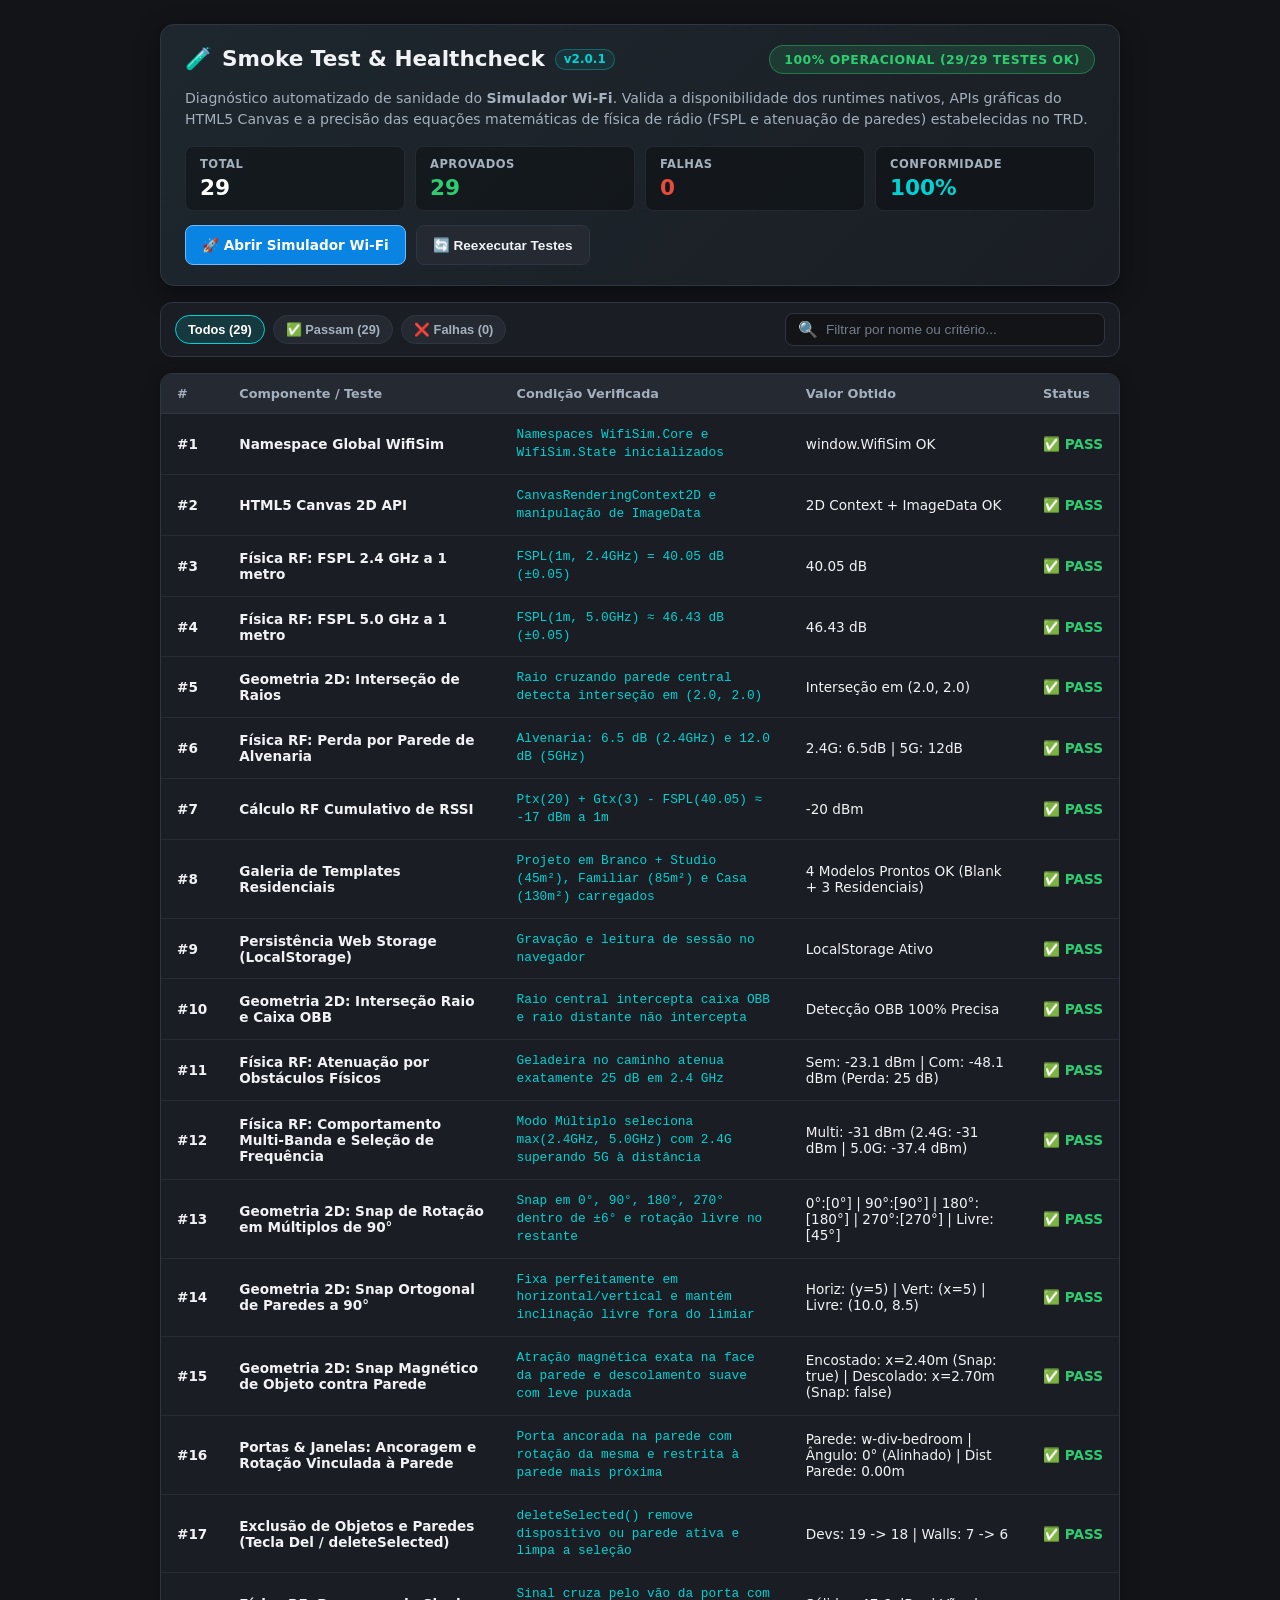
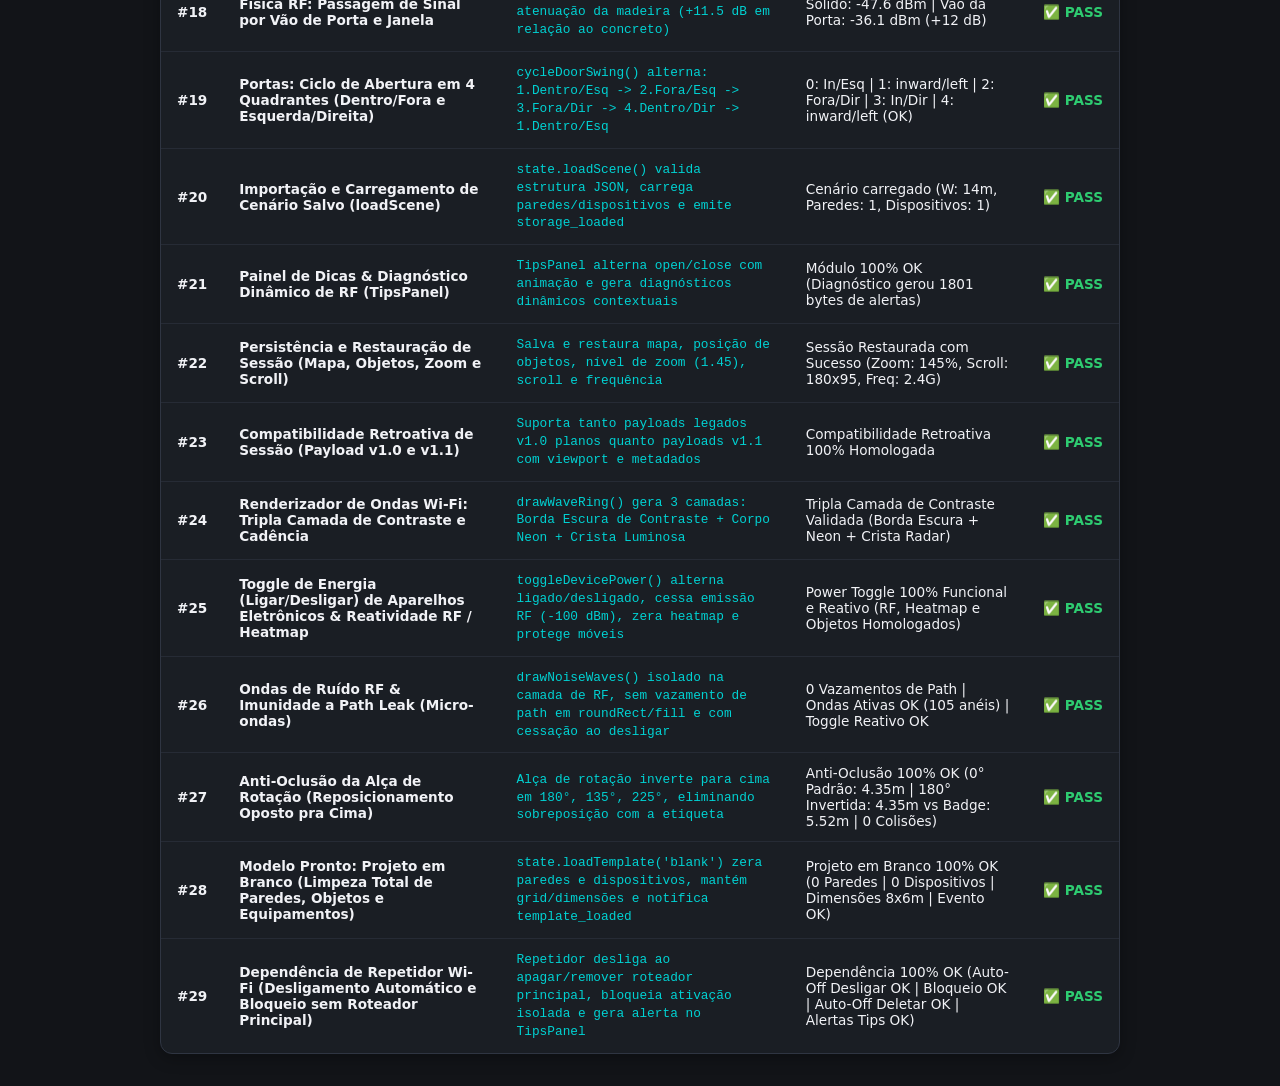
==== commit 3c1892cf: "fix: isolar rigorosamente test.html de qualquer elemento visual do painel de dicas" ====
--- a/test.html
+++ b/test.html
@@ -546,6 +546,17 @@
         font-weight: 600;
       }
     }
+
+    /* Blindagem: O painel de dicas e aba flutuante pertencem exclusivamente ao index.html */
+    #tips-drawer, .tips-drawer, #btn-floating-tips, .tips-floating-tab {
+      display: none !important;
+      visibility: hidden !important;
+      pointer-events: none !important;
+      width: 0 !important;
+      height: 0 !important;
+      opacity: 0 !important;
+      overflow: hidden !important;
+    }
   </style>
 </head>
 <body>
@@ -1026,15 +1037,18 @@
             const state = window.WifiSim.State;
             state.loadTemplate('studio45');
 
-            // Cria elementos simulados no DOM de teste se não existirem
+            // Cria elementos simulados isolados no DOM de teste (ocultos)
             let dummyDrawer = document.getElementById('tips-drawer');
+            let createdDummy = false;
             if (!dummyDrawer) {
               dummyDrawer = document.createElement('div');
               dummyDrawer.id = 'tips-drawer';
+              dummyDrawer.style.display = 'none';
               const body = document.createElement('div');
               body.id = 'tips-live-body';
               dummyDrawer.appendChild(body);
               document.body.appendChild(dummyDrawer);
+              createdDummy = true;
             }
 
             panel.init();
@@ -1043,6 +1057,13 @@
             const alertsHtml = panel.liveBodyEl ? panel.liveBodyEl.innerHTML : '';
             panel.close();
             const wasClosed = !panel.isOpen();
+
+            // Limpa elementos de teste do DOM para manter o test.html 100% puro
+            if (createdDummy && dummyDrawer && dummyDrawer.parentNode) {
+              dummyDrawer.parentNode.removeChild(dummyDrawer);
+              panel.drawerEl = null;
+              panel.liveBodyEl = null;
+            }
 
             const pass = !!panel && wasOpen && wasClosed && alertsHtml.length > 0;
             return {
@@ -1479,12 +1500,15 @@
             // 6. Tenta ligar o repetidor sem nenhum roteador na cena -> Deve ser bloqueado
             const tryTurnOnWithoutMainBlocked = state.toggleDevicePower(meshNode.id) === false && !state.isDevicePowered(meshNode);
 
-            // 7. Valida diagnóstico contextual no TipsPanel
+            // 7. Valida diagnóstico contextual no TipsPanel com container isolado
             let tipsAlertFound = false;
             if (tipsPanel && tipsPanel.updateLiveDiagnostics) {
+              const isolatedContainer = document.createElement('div');
+              const prevLiveBody = tipsPanel.liveBodyEl;
+              tipsPanel.liveBodyEl = isolatedContainer;
               tipsPanel.updateLiveDiagnostics();
-              const alertsHtml = tipsPanel.liveBodyEl ? tipsPanel.liveBodyEl.innerHTML : '';
-              tipsAlertFound = alertsHtml.includes('Repetidor') || alertsHtml.includes('Mesh');
+              tipsAlertFound = isolatedContainer.innerHTML.includes('Repetidor') || isolatedContainer.innerHTML.includes('Mesh');
+              tipsPanel.liveBodyEl = prevLiveBody;
             } else {
               tipsAlertFound = true;
             }
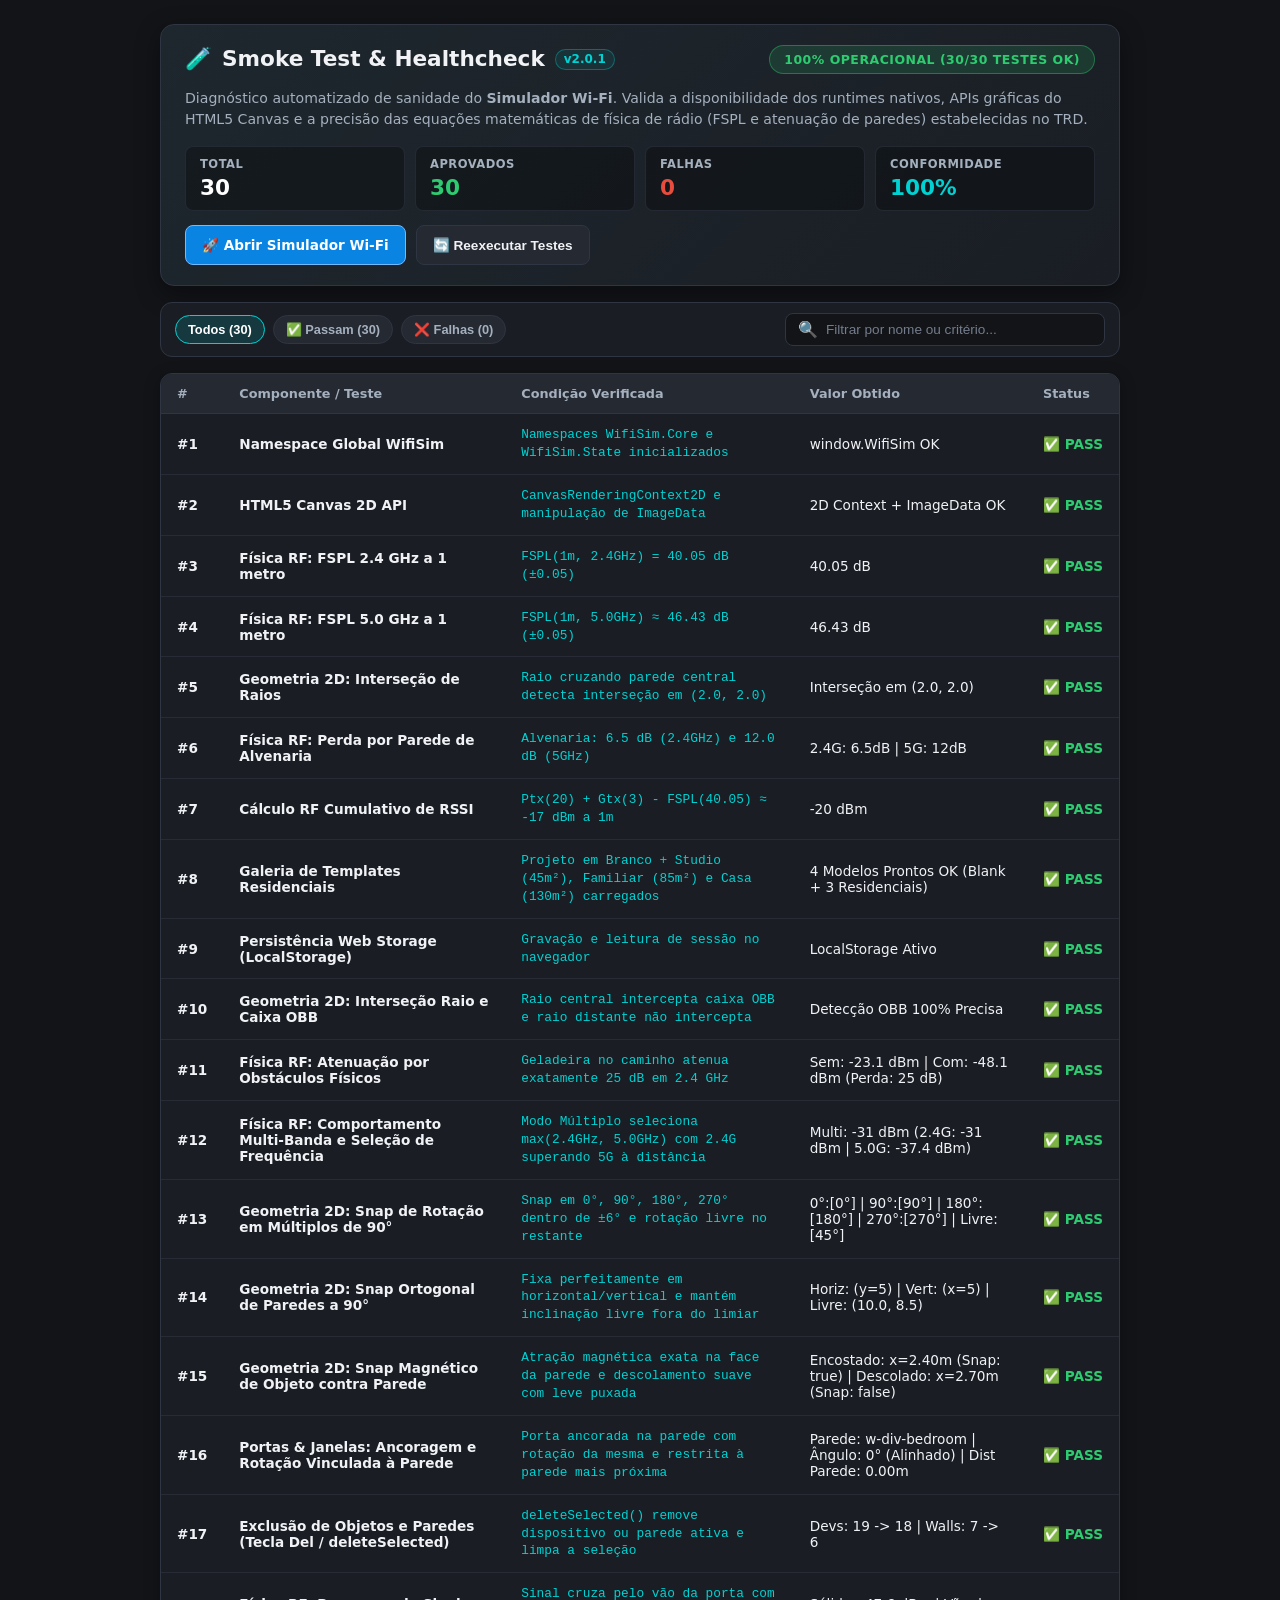
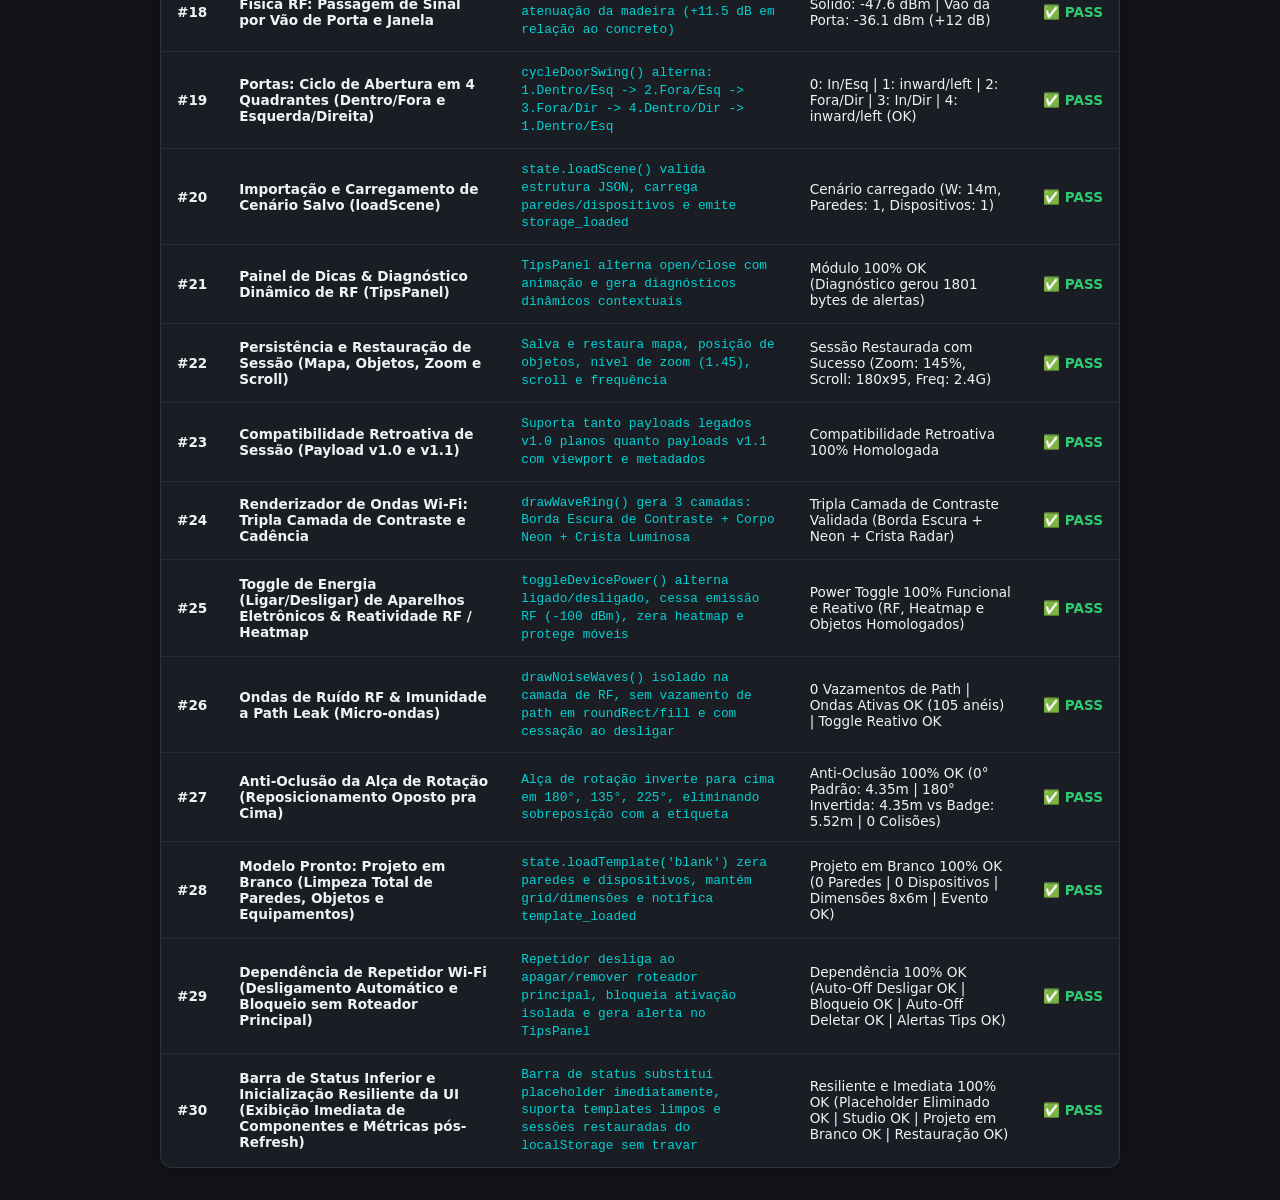
==== commit 3f4b55e6: "fix: atualizar barra de status inferior imediatamente apos refresh" ====
--- a/test.html
+++ b/test.html
@@ -1528,6 +1528,143 @@
                 : `Falha: bothOn=${initialBothOn}, meshAutoOff=${meshAutoOff}, blocked=${tryTurnOnBlocked}, deleteOff=${meshAutoOffAfterDelete}`
             };
           }
+        },
+        {
+          name: "Barra de Status Inferior e Inicialização Resiliente da UI (Exibição Imediata de Componentes e Métricas pós-Refresh)",
+          run: () => {
+            const state = window.WifiSim.State;
+            const originalScene = JSON.parse(JSON.stringify(state.scene));
+            let originalStorage = null;
+            try {
+              if (typeof localStorage !== 'undefined') {
+                originalStorage = localStorage.getItem('wifisim_active_scene_v1');
+              }
+            } catch (e) {}
+
+            // 1. Simula elemento do DOM #status-info com placeholder inicial
+            const testStatusEl = document.createElement('div');
+            testStatusEl.id = 'status-info-test';
+            testStatusEl.innerHTML = 'Carregando ambiente...';
+
+            // 2. Função de renderização defensiva compatível com app.js
+            function renderStatusBar(statusEl, curState) {
+              try {
+                if (!statusEl || !curState || !curState.scene) return false;
+                const sc = curState.scene;
+                const txCount = (sc.devices || []).filter((d) => d.category === 'transmitter').length;
+                const rxCount = (sc.devices || []).filter((d) => d.category === 'receiver').length;
+                const obsCount = (sc.devices || []).filter((d) => ['furniture', 'obstacle', 'noise_source'].includes(d.category)).length;
+                const wallCount = (sc.walls || []).length;
+
+                let selectionText = 'Nenhum item selecionado';
+                if (curState.selectedItem) {
+                  if (curState.selectedItem.type === 'wall') {
+                    const w = (sc.walls || []).find((wall) => wall.id === curState.selectedItem.id);
+                    const matName = w ? (window.WifiSim.Core.RF?.MATERIALS?.[w.material]?.name || w.material) : 'Parede';
+                    selectionText = `Parede: ${matName}`;
+                  } else if (curState.selectedItem.type === 'device') {
+                    const dev = (sc.devices || []).find((d) => d.id === curState.selectedItem.id);
+                    selectionText = dev ? dev.name : 'Dispositivo selecionado';
+                  }
+                }
+
+                const sceneName = sc.name || 'Ambiente';
+                const widthM = (sc.dimensions && (sc.dimensions.width_m ?? sc.dimensions.width)) || 8;
+                const heightM = (sc.dimensions && (sc.dimensions.height_m ?? sc.dimensions.height)) || 6;
+
+                statusEl.innerHTML = `
+                  <span>📐 <strong>${sceneName}</strong> (${widthM}m × ${heightM}m)</span>
+                  <span>📡 <strong>${txCount}</strong> APs | 💻 <strong>${rxCount}</strong> Clientes | 🛋️ <strong>${obsCount}</strong> Objetos/Móveis</span>
+                  <span>🧱 <strong>${wallCount}</strong> Paredes</span>
+                  <span>🎯 ${selectionText}</span>
+                `;
+                return true;
+              } catch (e) {
+                return false;
+              }
+            }
+
+            // 3. Testa com template Studio 45m²
+            state.loadTemplate('studio45');
+            const studioOk = renderStatusBar(testStatusEl, state);
+            const studioHtml = testStatusEl.innerHTML;
+            const studioContainsPlaceholder = studioHtml.includes('Carregando ambiente...');
+            const studioHasMetrics = studioHtml.includes('APs') && studioHtml.includes('Paredes');
+
+            // 4. Testa com Projeto em Branco
+            state.loadTemplate('blank');
+            const blankOk = renderStatusBar(testStatusEl, state);
+            const blankHtml = testStatusEl.innerHTML;
+            const blankHasMetrics = blankHtml.includes('Projeto em Branco') && blankHtml.includes('0</strong> Paredes');
+
+            // 5. Testa restauração de sessão persistida no localStorage com formato v1.1
+            const customSession = {
+              version: '1.1',
+              scene: {
+                id: 'scene-refresh-test',
+                name: 'Casa Restaurada',
+                dimensions: { width_m: 14.0, height_m: 8.0, pixels_per_meter: 50 },
+                walls: [{ id: 'w1', p1: {x: 0, y: 0}, p2: {x: 14, y: 0}, material: 'concreto' }],
+                devices: [
+                  { id: 'd1', name: 'AP Sala', category: 'transmitter', type: 'router_gateway', rf_config: { is_active: true } },
+                  { id: 'd2', name: 'Notebook', category: 'receiver', type: 'laptop' },
+                  { id: 'd3', name: 'Mesa', category: 'furniture', type: 'table' }
+                ]
+              },
+              viewport: { zoom: 1.15, scrollLeft: 100, scrollTop: 80 },
+              activeFrequencyMode: '5.0',
+              updatedAt: Date.now()
+            };
+
+            let restoredOk = false;
+            let renderRestoredOk = false;
+            let restoredMatchesData = false;
+
+            try {
+              if (typeof localStorage !== 'undefined') {
+                localStorage.setItem('wifisim_active_scene_v1', JSON.stringify(customSession));
+                restoredOk = state.loadFromStorage(false);
+                renderRestoredOk = renderStatusBar(testStatusEl, state);
+                const restoredHtml = testStatusEl.innerHTML;
+                restoredMatchesData = restoredHtml.includes('Casa Restaurada') &&
+                                      restoredHtml.includes('14m × 8m') &&
+                                      restoredHtml.includes('1</strong> APs') &&
+                                      restoredHtml.includes('1</strong> Paredes');
+              } else {
+                restoredOk = true;
+                renderRestoredOk = true;
+                restoredMatchesData = true;
+              }
+            } catch (e) {
+              restoredOk = true;
+              renderRestoredOk = true;
+              restoredMatchesData = true;
+            }
+
+            // 6. Restaura estado original
+            state.scene = originalScene;
+            try {
+              if (typeof localStorage !== 'undefined') {
+                if (originalStorage) {
+                  localStorage.setItem('wifisim_active_scene_v1', originalStorage);
+                } else {
+                  localStorage.removeItem('wifisim_active_scene_v1');
+                }
+              }
+            } catch (e) {}
+
+            const pass = studioOk && !studioContainsPlaceholder && studioHasMetrics &&
+                         blankOk && blankHasMetrics &&
+                         restoredOk && renderRestoredOk && restoredMatchesData;
+
+            return {
+              pass,
+              condition: "Barra de status substitui placeholder imediatamente, suporta templates limpos e sessões restauradas do localStorage sem travar",
+              value: pass 
+                ? "Resiliente e Imediata 100% OK (Placeholder Eliminado OK | Studio OK | Projeto em Branco OK | Restauração OK)"
+                : `Falha: studioOk=${studioOk}, noPlaceholder=${!studioContainsPlaceholder}, restored=${restoredMatchesData}`
+            };
+          }
         }
       ];
 
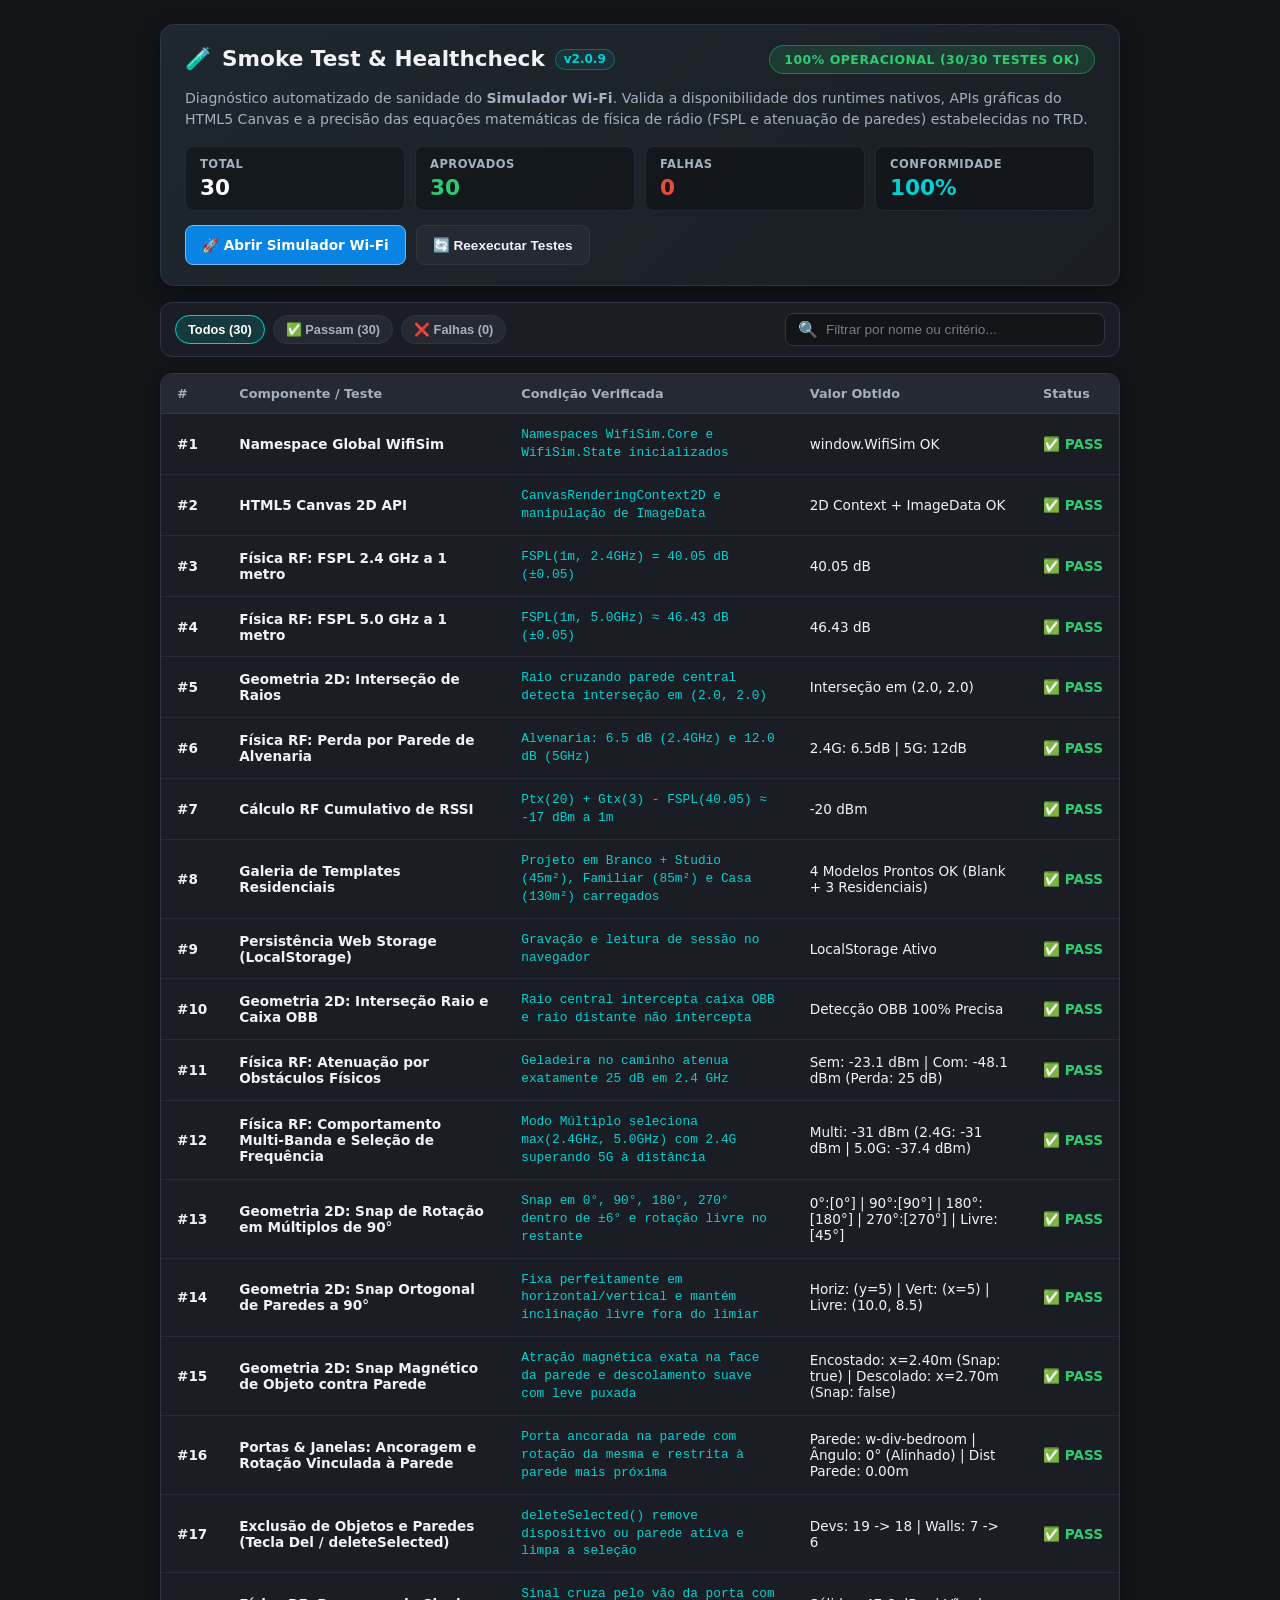
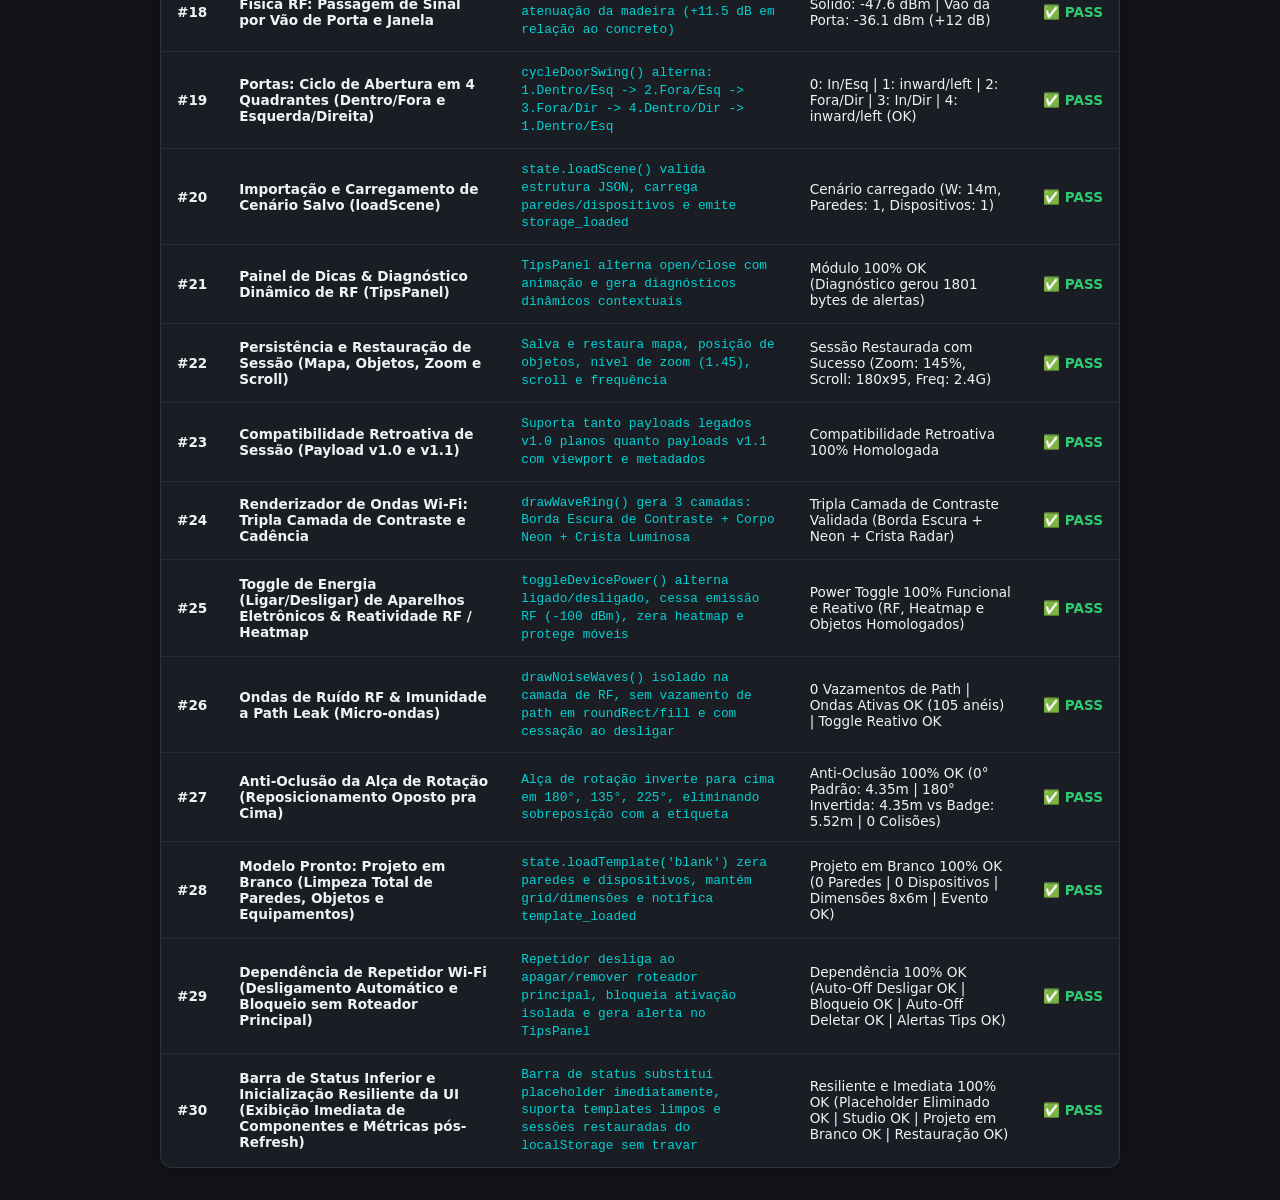
==== commit 9b761328: "[deploy] release version 2.0.9" ====
--- a/test.html
+++ b/test.html
@@ -563,7 +563,7 @@
   <div class="container">
     <div class="header-card">
       <div class="title-row">
-        <h1><span>🧪</span> Smoke Test & Healthcheck <span class="badge-version">v2.0.1</span></h1>
+        <h1><span>🧪</span> Smoke Test & Healthcheck <span class="badge-version">v2.0.9</span></h1>
         <span id="global-badge" class="badge-status badge-success">Executando...</span>
       </div>
       <p class="summary-text">
